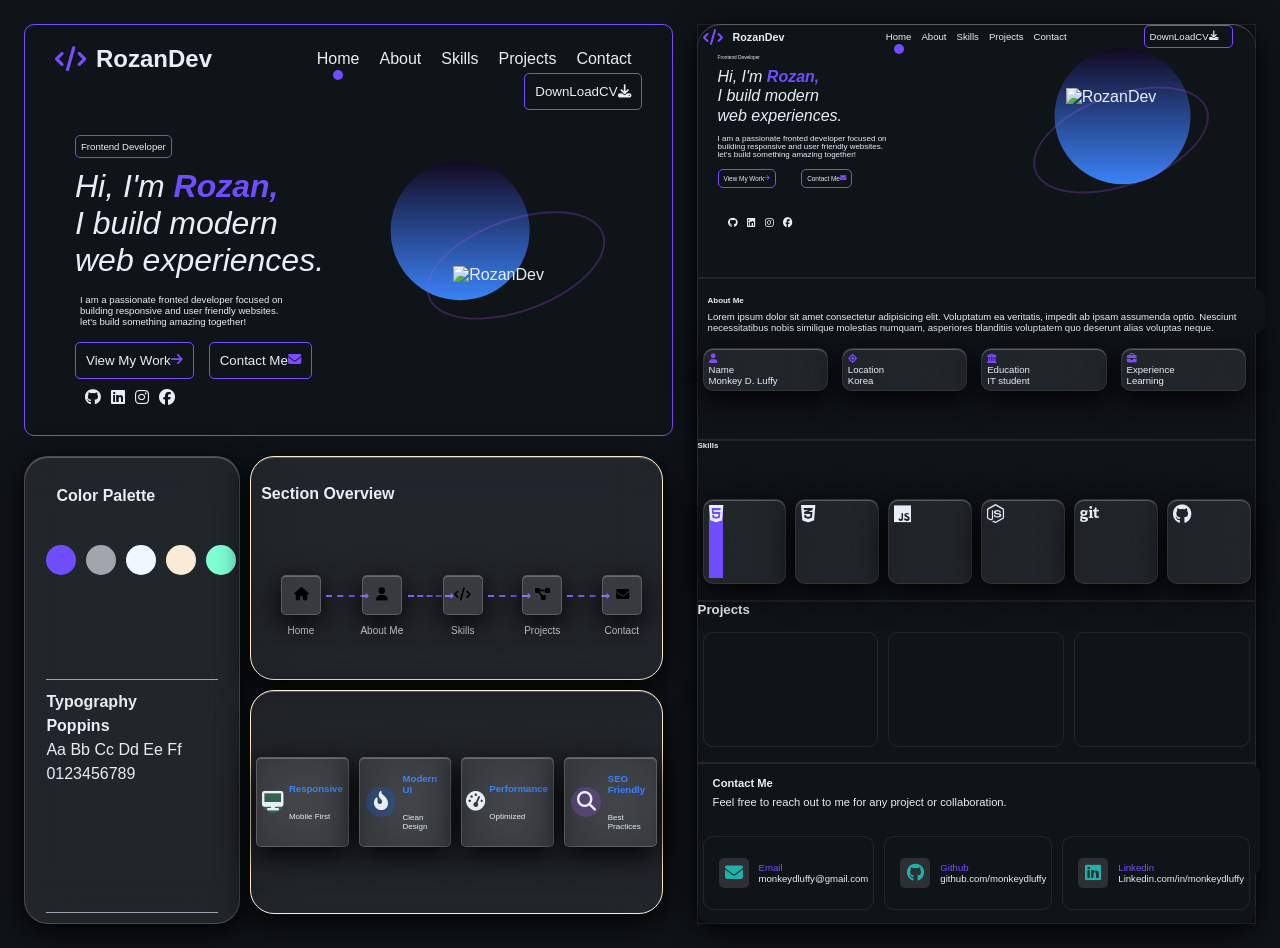
==== index.html @ 3fc5dc0a "skill sections in progress" ====
<!doctype html>
<html lang="en">
  <head>
    <meta charset="UTF-8" />
    <meta name="viewport" content="width=device-width, initial-scale=1.0" />
    <link
      rel="stylesheet"
      href="https://cdnjs.cloudflare.com/ajax/libs/font-awesome/6.5.1/css/all.min.css"
    />
    <title>My portfolio</title>
    <style>
      :root {
        --bg: #0f1419;
        --card: #111827;
        --primary: #7c4dff;
        --text: #e8eef7;
        --muted: #7c4dff;
        --glass-bg: rgba(255, 255, 255, 0.08);
        --glass-border: rgba(255, 255, 255, 0.18);
      }
      *,
      *::before,
      *::after {
        margin: 0;
        padding: 0;
        box-sizing: border-box;
      }
      .glass {
        background-color: rgba(255, 255, 255, 0.08); /* to change glass*/
        border: 1px solid rgba(255, 255, 255, 0.18);
        backdrop-filter: blur(24px);
        -webkit-backdrop-filter: blur(24px);
        box-shadow:
          0 8px 32px 0 rgba(0, 0, 0.12),
          inset 0 1px rgba(255, 255, 255, 0.25);
      }
      .flex-row {
        display: flex;
        flex-direction: row;
      }
      .flex-col {
        display: flex;
        flex-direction: column;
        align-items: flex-start;
        justify-content: center;
      }
      body {
        background-color: var(--bg);
        color: var(--text);
        font-family:
          "apple-system", "Segoe UI", "Roboto", "Oxygen", "Ubuntu", "Cantarell",
          "Fira Sans", "Droid Sans", "Helvetica Neue", sans-serif;
        overflow-x: hidden;
        scroll-behavior: smooth;
        padding: 24px;
      }
      .layout {
        display: grid;
        grid-template-columns: 5fr 3fr;
        gap: 24px;
      }

      main {
        display: flex;
        flex-direction: column;

        width: 100%;
        min-height: 100vh;

        gap: 20px;
      }
      .pofocard {
        display: flex;
        position: relative;
        flex-direction: column;
        width: 100%;
        height: 60%;
        border: #7c4dff solid 1px;
        border-radius: 10px;
        padding: 20px;
        align-items: flex-start;
        margin-left: 0%;
      }

      @media (max-width: 768px) {
        main {
          width: 100%;
          padding: 12px;
          align-items: center;
        }
        .pofocard {
          padding: 16px;
        }
        .portfolionav {
          justify-content: center;
          gap: 12px;
        }
        .title {
          flex-wrap: wrap;
          justify-content: center;
          margin-left: 0;
          margin-right: 0;
        }
        .cvdownloadbtn {
          width: 100%;
          display: flex;
          justify-content: center;
          margin: 0;
        }
      }

      .portfolionav {
        display: flex;
        flex-direction: row;
        position: relative;
        height: auto;
        width: 100%;
        justify-content: space-between;
        align-items: center;
        flex-wrap: wrap;
      }
      .header > i {
        margin-right: 10px;
        margin-left: 10px;
        font-size: 25px;
      }
      .header {
        display: flex;
        justify-content: flex-start;
        align-items: center;
        flex-direction: row;
      }
      .title {
        display: flex;
        justify-content: space-between;

        margin-left: 50px;
        margin-right: 10px;
      }
      .title > a {
        position: relative;
        margin-right: 10px;
        margin-left: 10px;
        text-decoration: none;
        color: var(--text);
        transition: 0.3s;
      }
      @media (max-width: 768px) {
        .title > a {
          display: flex;
          position: relative;
          margin-left: 0;
          flex-wrap: wrap;
        }
      }

      .title > a:hover {
        color: var(--muted);
      }
      .aa::after {
        background-color: #704dff;
        width: 10px;
        height: 10px;
        border-radius: 50%;
        content: "";
        position: absolute;
        bottom: -12px;
        left: 50%;
        transform: translateX(-50%);
        transition: 0.3s;
      }
      @media (max-width: 768px) {
        .aa::after {
          background-color: #704dff;
          width: 5px;
          height: 5px;
          border-radius: 50%;
          content: "";
          position: absolute;
          bottom: -5px;
          left: 50%;
          transform: translateX(-50%);
          transition: 0.3s;
        }
      }

      .cvdownloadbtn {
        margin-left: auto;
        margin-right: 10px;
      }
      .cvdownloadbtn button {
        position: relative;
        display: flex;
        justify-content: center;
        align-items: center;
        border: solid 1px #7c4dff;
        border-radius: 5px;
        padding: 10px;
        background-color: transparent;
        color: var(--text);
        transition: 0.3s;
      }
      @media (max-width: 768px) {
        .cvdownloadbtn button {
          display: flex;
          position: relative;
          margin-left: 0;
          object-fit: cover;

          font-size: 0.5rem;
          width: 70px;
          height: 30px;
        }
      }
      .cvdownloadbtn button:hover {
        background-color: #704dff;
        cursor: pointer;

        transform: translateY(-5px);
        box-shadow: 0 10px 20px rgba(0, 0, 0, 0.25);
      }
      .card-articles {
        display: flex;
        flex-direction: row;
        justify-content: space-between;
        height: auto;
        margin-top: 25px;
        width: 100%;
      }
      .cardinfo {
        display: flex;
        flex-direction: column;
        align-items: flex-start;
        margin-left: 30px;
        margin-right: 10px;
        flex: 1;
      }
      .cardinfo > p {
        border: 1px solid #704dff;
        border-radius: 5px;
        font-size: 0.6rem;
        padding: 5px;
        margin-bottom: 10px;
      }
      .cardinfo > em {
        font-size: 2rem;
        margin-bottom: 10px;
      }
      @media (max-width: 768px) {
        .cardinfo > p {
          display: flex;
          flex-direction: column;
          margin-bottom: 5px;
          flex-wrap: wrap;
          font-size: 0.4rem;
        }
      }
      @media (max-width: 768px) {
        .cardinfo > em {
          display: flex;
          flex-direction: column;
          margin-bottom: 5px;
          flex-wrap: wrap;
          font-size: 1rem;
        }
      }

      .notice-me {
        display: flex;
        flex-direction: row;
        justify-content: space-between;
      }
      .notice-me article > button {
        display: flex;
        border: solid 1px #7c4dff;
        border-radius: 5px;
        padding: 10px;
        margin-right: 15px;
        color: var(--text);
        transition: 0.3s;
        background-color: transparent;
      }
      .notice-me article > button:hover {
        background-color: var(--primary);
        cursor: pointer;
        transform: translateX(-15px);
        box-shadow: 0 10px 20px rgba(184, 142, 142, 0.25);
      }
      @media (max-width: 768px) {
        .notice-me article > button {
          display: flex;
          margin-left: 0;
          object-fit: cover;
          font-size: 0.6rem;
          width: 80px;
          height: 40px;
        }
      }
      .social {
        display: flex;
        margin: 10px 10px 10px 10px;
        justify-content: space-between;
      }
      .social > a {
        display: flex;
        justify-content: center;
        align-items: center;
        text-decoration: none;
        margin-right: 10px;
        color: var(--text);
        transition: 0.3s;
      }
      .social > a:hover {
        color: var(--muted);
      }
      .cardimage::before {
        content: "";

        position: absolute;

        width: 49%;

        aspect-ratio: 1;

        border-radius: 50%;

        background: linear-gradient(#130a22, #3b82f6);

        left: 50%;

        top: 50%;

        transform: translate(-86%, -82%);

        z-index: 1;
      }
      .cardimage {
        display: flex;
        position: relative;
        align-items: center;
        justify-content: center;

        flex: 1;
      }
      .cardimage img {
        width: 40%;

        max-width: 420px;

        object-fit: cover;
        z-index: 3;
      }
      .orbit {
        position: absolute;

        width: min(66%, 600px);

        aspect-ratio: 2 / 1;

        border: 2px solid rgba(168, 85, 247, 0.25);

        border-radius: 50%;

        top: 55%;

        left: 52%;

        transform: translate(-50%, -75%) rotate(-20deg);

        z-index: 2;
      }

      .overview {
        display: grid;
        grid-template-columns: 1fr 2fr;
        width: 100%;
        height: 100%;
      }
      .designConcept {
        display: flex;

        flex-direction: column;
        justify-content: center;
        align-items: center;

        border-radius: 24px;
      }
      .designConcept > article {
        display: flex;
        flex: 1;
        flex-direction: column;

        border-bottom: 1px solid #a1a6ad;
        width: 80%;
      }
      .colorConcept h4 {
        display: flex;
        align-self: flex-start;
        padding: 10px;
        margin-top: 20px;
      }
      .colorConcept {
        display: flex;
        flex-direction: column;
      }
      .colorPalette {
        display: flex;
        flex-direction: row;
        align-self: flex-start;
      }
      .colorPalette > div {
        display: flex;
        width: 30px;
        height: 30px;
        margin-right: 10px;
        border-radius: 50%;
        margin-top: 30px;
      }
      .color1 {
        background-color: #704dff;
      }
      .color2 {
        background-color: #a1a6ad;
      }
      .color3 {
        background-color: aliceblue;
      }
      .color4 {
        background-color: antiquewhite;
      }
      .color5 {
        background-color: aquamarine;
      }
      .typoconcept {
        display: flex;
        border-bottom: 1px solid #a1a6ad;
        text-align: left;
        width: 80%;
        line-height: 1.5rem;
        margin-top: 10px;
        margin-bottom: 10px;
      }

      .sectionOverview {
        display: flex;
        flex-direction: column;
        background-color: transparent;
        gap: 10px;
        height: 100%;
        padding: 10px;
      }
      .myservices {
        display: grid;
        grid-template-columns: 1fr 1fr 1fr 1fr;
        border: 1px solid blanchedalmond;
        height: 100%;
        align-items: center;
        padding-left: 10px;

        border-radius: 24px;
        gap: 10px;
      }
      .service-card {
        display: flex;
        align-items: center;
        min-height: 90px;
        padding: 5px;
        border-radius: 5px;
      }
      .myservices > section {
        flex-direction: row;
        justify-content: center;
        width: 100%;
        height: 40%;

        margin: -5px;
      }
      .myservices > section > article {
        display: flex;
        position: relative;
        flex: 1;
        margin: 0px;
      }

      .service-card article:first-child {
        position: relative;
        display: flex;
        justify-content: center;
        align-items: center;
        font-size: 1.2rem;
        margin-left: -5px;
        z-index: 3;
      }

      .service-card article:first-child::before {
        content: "";
        position: absolute;

        width: 70%;
        aspect-ratio: 1;

        border-radius: 50%;

        background: var(--glow);

        transform: translate(0, 0);

        z-index: -1;
      }
      .responsive {
        --glow: rgba(34, 197, 94, 0.25);
      }

      .modern-ui {
        --glow: rgba(17, 100, 233, 0.25);
      }

      .performance {
        --glow: rgba(55, 35, 20, 0.25);
      }

      .seo-friendly {
        --glow: rgba(168, 85, 247, 0.25);
      }

      .servicesDescription {
        display: flex;
        width: 100%;
        flex-direction: column;

        align-self: center;
        padding: 0;
        margin: 0;
      }

      .servicesDescription > h5 {
        color: #3b82f6;
        font-size: 0.6rem;
        margin: 0px;
      }
      .servicesDescription p {
        font-size: 0.5rem;
        margin: 0px;
      }

      .UIsections {
        display: grid;
        grid-template-rows: 2fr 4fr;

        border: 1px solid blanchedalmond;
        height: 100%;
        align-items: center;
        padding-left: 10px;

        border-radius: 24px;
        margin-top: -10px;
      }
      .overviewUiBtn {
        display: flex;
        flex-direction: row;
        justify-content: space-around;
        align-items: center;
        height: 70%;
      }
      .overviewUiBtn > div {
        display: flex;
        flex-direction: column;
        justify-content: center;
        align-items: center;
        font-size: x-small;
      }
      .overviewUiBtn > div > button {
        display: flex;

        border-radius: 5px;
        justify-content: center;
        align-items: center;
        width: 40px;
        height: 40px;
        margin-bottom: 10px;
      }
      .overviewUiBtn > div {
        position: relative;
      }

      .overviewUiBtn > div:not(:last-child)::after {
        content: "";
        position: absolute;

        width: 100%;
        border-top: 2px dashed #8b5cf6;

        top: 20px;
        left: 112%;
      }
      .overviewUiBtn > div:not(:last-child)::before {
        content: "➜";
        position: absolute;

        left: calc(100% + 100%);
        top: 15px;

        color: #8b5cf6;
      }

      .sub-content {
        display: grid;
        position: relative;
        flex-direction: column;
        border-radius: 24px;
        height: 100vh;
        width: 100%;
        margin-right: 60%;
        margin-top: 0%;
        grid-template-rows: 3fr 2fr 2fr 2fr 2fr;
        box-shadow:
          0 8px 32px 0 rgba(0, 0, 0.12),
          inset 0 1px rgba(255, 255, 255, 0.25);
      }
      .sub-content > div {
        border: 1px solid rgba(255, 255, 255, 0.08);
        background-color: transparent;
      }
      .hero-preview {
        display: flex;
        flex-direction: column;
        justify-content: center;
        align-items: center;
        width: 100%;
        background-color: black;
      }
      .hero-preview-nav {
        display: grid;
        grid-template-columns: 1fr 3fr 1fr;
        justify-content: center;
        align-items: center;
        width: 100%;
        flex: 2;
        background-color: transparent;
      }
      .preview-header {
        display: flex;
        flex-direction: row;
        align-items: center;
        gap: 10px;
        margin-left: 5px;
      }
      .hero-preview-content {
        display: grid;
        grid-template-columns: 1fr 1fr;
        justify-content: center;
        align-items: center;
        width: 100%;
        flex: 8;
        background-color: transparent;
      }

      .preview-tab {
        display: flex;
        flex-direction: row;
        position: relative;
        justify-content: center;
        gap: 10px;
        font-size: 0.6rem;
      }
      .preview-tab a {
        text-decoration: none;
        position: relative;
        color: var(--text);
        transition: 0.3s;
      }
      .preview-tab > a:hover {
        color: var(--muted);
      }
      .preview-btn > button {
        display: flex;
        border: solid 1px #7c4dff;
        border-radius: 5px;
        padding: 5px;
        color: var(--text);
        transition: 0.3s;
        background-color: transparent;
        font-size: 0.6rem;

        width: 80%;
        height: 20%;
      }
      .preview-btn > button:hover {
        color: var(--muted);
        transform: translateY(-5px);
        box-shadow: 0 10px 20px rgba(0, 0, 0, 0.25);
      }
      .preview-sub {
        display: flex;
        flex-direction: column;
        align-items: flex-start;
        justify-content: flex-start;
        margin: 20px;
        width: 100%;
        height: 100%;
      }
      .notice-me-preview {
        display: grid;
        grid-template-columns: 1fr 1fr;
        gap: 10px;
        margin-top: 10px;
        margin-bottom: 10px;
      }
      .notice-me-preview > article > button {
        display: flex;
        border: solid 1px #7c4dff;
        border-radius: 5px;
        padding: 5px;
        margin-right: 15px;
        color: var(--text);
        transition: 0.3s;
        background-color: transparent;
        font-size: 0.4rem;
      }
      .notice-me-preview > article > button:hover {
        color: var(--muted);
        transform: translateY(-1px);
        box-shadow: 0 10px 20px rgba(0, 0, 0, 0.2);
        cursor: pointer;
      }
      .hero-image {
        display: flex;
        position: relative;
        align-items: center;
        justify-content: center;
      }
      .hero-image img {
        position: absolute;
        width: 100px;
        height: 150px;
        aspect-ratio: 1;
        object-fit: cover;
        z-index: 3;
      }
      .hero-image::before {
        content: "";

        position: absolute;

        width: 49%;

        aspect-ratio: 1;

        border-radius: 50%;

        background: linear-gradient(#130a22, #3b82f6);

        left: 50%;

        top: 50%;

        transform: translate(-45%, -84%);

        z-index: 1;
      }

      .previewcard-top {
        justify-content: center;
        align-items: center;
        width: 100%;
        flex: 1;
        background: var(--bg);
        border-radius: 10px;
        font-size: 0.6rem;
      }
      .about-preview .previewcard-top {
        display: grid;
        grid-template-rows: 1fr 1fr;
        margin: 10px;
      }
      .skill-preview {
        display: grid;
        grid-template-rows: 1fr 2fr;
        width: 100%;
        height: 100%;
      }

      .previewcard-bottom {
        width: 100%;

        background: var(--bg);
        border-radius: 10px;
      }
      .about-preview .previewcard-bottom {
        display: grid;
        grid-template-columns: 1fr 1fr 1fr 1fr;
        justify-items: start;
        font-size: 0.6rem;
      }
      .skill-preview .previewcard-bottom {
        display: grid;
        grid-template-columns: 1fr 1fr 1fr 1fr 1fr 1fr;
        width: 100%;
        height: 100%;
        font-size: 1.2rem;
      }
      .minicard {
        display: flex;
        border: 1px solid rgba(255, 255, 255, 0.08);
        border-radius: 10px;
        width: 90%;
        height: 80%;

        margin: 5px;
        padding: 5px;
      }
      .contact-preview .minicard {
        align-items: center;
        font-size: 0.6rem;
      }

      .project-preview .previewcard-top {
        display: flex;
        flex-direction: row;
        align-items: center;
        flex: 1;
        border: #130a22;
      }
      .project-preview .previewcard-bottom {
        display: flex;
        flex-direction: row;
        align-items: center;
        flex: 4;
      }

      .contact-preview {
        justify-content: center;
        height: 100%;
        width: 100%;
      }
      .contact-preview .previewcard-top {
        display: flex;
        flex-direction: column;
        align-items: flex-start;
        justify-content: flex-start;
        width: 100%;
        height: 100%;
        padding: 10px;
        margin-left: 5px;
        font-size: 0.7rem;
        line-height: 1.2rem;
        flex: 1;
      }
      .contact-preview .previewcard-bottom {
        display: flex;
        flex-direction: row;
        align-items: flex-start;
        justify-content: flex-start;
        width: 100%;
        height: 100%;
        flex: 1;
        margin-top: -45px;
      }

      .contact-preview .minicard > i {
        display: flex;
        padding: 10px;
        font-size: large;
        background-color: #2d2f34;
        aspect-ratio: 1;
        align-items: center;
        justify-content: center;
        border-radius: 5px;
        width: 30px;
        height: 30px;
        margin: 10px;
        color: lightseagreen;
      }
    </style>
  </head>

  <body>
    <div class="layout">
      <main>
        <div class="pofocard">
          <nav class="portfolionav">
            <div class="header">
              <i class="fas fa-code" style="color: var(--primary)"></i>
              <h1>RozanDev</h1>
            </div>
            <div class="title">
              <a href="#" class="aa">Home</a>
              <a href="#">About</a>
              <a href="#">Skills</a>
              <a href="#">Projects</a>
              <a href="#">Contact</a>
            </div>
            <div class="cvdownloadbtn">
              <button>
                <p>DownLoadCV</p>
                <i class="fas fa-download"></i>
              </button>
            </div>
          </nav>
          <section class="card-articles">
            <div class="cardinfo">
              <p>Frontend Developer</p>

              <em
                >Hi, I'm <strong style="color: #704dff">Rozan,</strong><br />I
                build modern <br />web experiences.</em
              >
              <p style="border: 0">
                I am a passionate fronted developer focused on <br />
                building responsive and user friendly websites.
                <br />let's build something amazing together!
              </p>

              <section class="notice-me">
                <article>
                  <button>
                    View My Work<i
                      class="fas fa-arrow-right"
                      style="color: var(--primary)"
                    ></i>
                  </button>
                </article>
                <article>
                  <button>
                    Contact Me<i
                      class="fas fa-envelope"
                      style="color: var(--primary)"
                    ></i>
                  </button>
                </article>
              </section>
              <div class="social">
                <a href="#"><i class="fab fa-github"></i></a>
                <a href="#"><i class="fab fa-linkedin"></i></a>
                <a href="#"><i class="fab fa-instagram"></i></a>
                <a href="#"><i class="fab fa-facebook"></i></a>
              </div>
            </div>
            <div class="cardimage">
              <div class="orbit"></div>
              <img src="images/hero.png" alt="RozanDev" />
            </div>
          </section>
        </div>
        <div class="overview">
          <section class="designConcept glass">
            <article class="colorConcept">
              <h4>Color Palette</h4>
              <div class="colorPalette">
                <div class="color1"></div>
                <div class="color2"></div>
                <div class="color3"></div>
                <div class="color4"></div>
                <div class="color5"></div>
              </div>
            </article>
            <article class="typoconcept">
              <h4>Typography</h4>
              <b>Poppins</b>
              <p>Aa Bb Cc Dd Ee Ff</p>
              <p>0123456789</p>
            </article>
          </section>
          <section class="sectionOverview">
            <div class="UIsections glass">
              <h4>Section Overview</h4>
              <article class="overviewUiBtn">
                <div>
                  <button class="glass"><i class="fas fa-home"></i></button
                  ><span>Home</span>
                </div>

                <div>
                  <button class="glass"><i class="fas fa-user"></i></button
                  ><span>About Me</span>
                </div>

                <div>
                  <button class="glass"><i class="fas fa-code"></i></button
                  ><span>Skills</span>
                </div>

                <div>
                  <button class="glass">
                    <i class="fas fa-project-diagram"></i></button
                  ><span>Projects</span>
                </div>

                <div>
                  <button class="glass"><i class="fas fa-envelope"></i></button
                  ><span>Contact</span>
                </div>
              </article>
            </div>
            <div class="myservices glass">
              <section class="responsive service-card glass">
                <article><i class="fas fa-desktop-alt"></i></article>
                <article class="servicesDescription">
                  <h5>Responsive</h5>
                  <br />
                  <p>Mobile First</p>
                </article>
              </section>
              <section class="modern-ui service-card glass">
                <article><i class="fas fa-fire-alt"></i></article>
                <article class="servicesDescription">
                  <h5>Modern UI</h5>
                  <br />
                  <p>Clean Design</p>
                </article>
              </section>
              <section class="performance service-card glass">
                <article><i class="fas fa-tachometer-alt"></i></article>
                <article class="servicesDescription">
                  <h5>Performance</h5>
                  <br />
                  <p>Optimized</p>
                </article>
              </section>
              <section class="seo-friendly service-card glass">
                <article><i class="fas fa-search"></i></article>
                <article class="servicesDescription">
                  <h5>SEO Friendly</h5>
                  <br />
                  <p>Best Practices</p>
                </article>
              </section>
            </div>
          </section>
        </div>
      </main>
      <aside class="sub-content">
        <div class="hero-preview">
          <section class="hero-preview-nav">
            <article class="preview-header">
              <i class="fas fa-code" style="color: var(--primary)"></i>
              <h6>RozanDev</h6>
            </article>
            <article class="preview-tab">
              <a href="#" class="aa">Home</a>
              <a href="#">About</a>
              <a href="#">Skills</a>
              <a href="#">Projects</a>
              <a href="#">Contact</a>
            </article>
            <article class="preview-btn">
              <button>
                <p>DownLoadCV</p>
                <i class="fas fa-download"></i>
              </button>
            </article>
          </section>
          <div class="hero-preview-content">
            <div class="preview-sub" style="line-height: 1.2em">
              <p style="font-size: 0.3rem">Frontend Developer</p>
              <em
                >Hi, I'm <strong style="color: #704dff">Rozan,</strong><br />I
                build modern <br />web experiences.</em
              >
              <p style="font-size: 0.5rem; line-height: 1em; margin-top: 10px">
                I am a passionate fronted developer focused on <br />
                building responsive and user friendly websites.
                <br />let's build something amazing together!
              </p>

              <section class="notice-me-preview">
                <article>
                  <button>
                    View My Work<i
                      class="fas fa-arrow-right"
                      style="color: var(--primary)"
                    ></i>
                  </button>
                </article>
                <article>
                  <button>
                    Contact Me<i
                      class="fas fa-envelope"
                      style="color: var(--primary)"
                    ></i>
                  </button>
                </article>
              </section>
              <div class="social" style="font-size: 0.6rem; margin-top: 20px">
                <a href="#"><i class="fab fa-github"></i></a>
                <a href="#"><i class="fab fa-linkedin"></i></a>
                <a href="#"><i class="fab fa-instagram"></i></a>
                <a href="#"><i class="fab fa-facebook"></i></a>
              </div>
            </div>
            <div class="hero-image">
              <div class="orbit"></div>
              <img src="images/hero.png" alt="RozanDev" />
            </div>
          </div>
        </div>
        <div class="about-preview">
          <section class="previewcard-top">
            <article><h5>About Me</h5></article>
            <article>
              <p>
                Lorem ipsum dolor sit amet consectetur adipisicing elit.
                Voluptatum ea veritatis, impedit ab ipsam assumenda optio.
                Nesciunt necessitatibus nobis similique molestias numquam,
                asperiores blanditiis voluptatem quo deserunt alias voluptas
                neque.
              </p>
            </article>
          </section>
          <section class="previewcard-bottom">
            <article class="minicard glass flex-col">
              <i class="fas fa-user" style="color: var(--muted)"></i>
              <p>Name</p>
              <p>Monkey D. Luffy</p>
            </article>
            <article class="minicard glass flex-col">
              <i class="fas fa-location" style="color: var(--muted)"></i>
              <p>Location</p>
              <p>Korea</p>
            </article>
            <article class="minicard glass flex-col">
              <i class="fas fa-university" style="color: var(--muted)"></i>
              <p>Education</p>
              <p>IT student</p>
            </article>
            <article class="minicard glass flex-col">
              <i class="fas fa-briefcase" style="color: var(--muted)"></i>
              <p>Experience</p>
              <p>Learning</p>
            </article>
          </section>
        </div>
        <div class="skill-preview">
          <section class="previewcard-top">
            <article><h5>Skills</h5></article>
          </section>
          <section class="previewcard-bottom flex-row">
            <article class="minicard glass">
              <i class="fab fa-html5 color1"></i>
            </article>
            <article class="minicard glass">
              <i class="fab fa-css3-alt"></i>
            </article>
            <article class="minicard glass"><i class="fab fa-js"></i></article>

            <article class="minicard glass">
              <i class="fab fa-node-js"></i>
            </article>
            <article class="minicard glass"><i class="fab fa-git"></i></article>
            <article class="minicard glass">
              <i class="fab fa-github"></i>
            </article>
          </section>
        </div>
        <div class="project-preview flex-col">
          <section class="previewcardtop">
            <article><h5>Projects</h5></article>
          </section>
          <section class="previewcard-bottom flex-row">
            <article class="minicard"></article>
            <article class="minicard"></article>
            <article class="minicard"></article>
          </section>
        </div>
        <div class="contact-preview flex-col">
          <section class="previewcard-top">
            <article><h4>Contact Me</h4></article>
            <article>
              <p>
                Feel free to reach out to me for any project or collaboration.
              </p>
            </article>
          </section>
          <section class="previewcard-bottom">
            <article class="minicard flex-row">
              <i class="fas fa-envelope"></i>
              <div class="flex-col">
                <p style="color: #7c4dff">Email</p>
                <p>monkeydluffy@gmail.com</p>
              </div>
            </article>
            <article class="minicard flex-row">
              <i class="fab fa-github"></i>
              <div class="flex-col">
                <p style="color: #7c4dff">Github</p>
                <p>github.com/monkeydluffy</p>
              </div>
            </article>
            <article class="minicard flex-row">
              <i class="fab fa-linkedin"></i>
              <div class="flex-col">
                <p style="color: #7c4dff">Linkedin</p>
                <p>Linkedin.com/in/monkeydluffy</p>
              </div>
            </article>
          </section>
        </div>
      </aside>
    </div>
  </body>
</html>
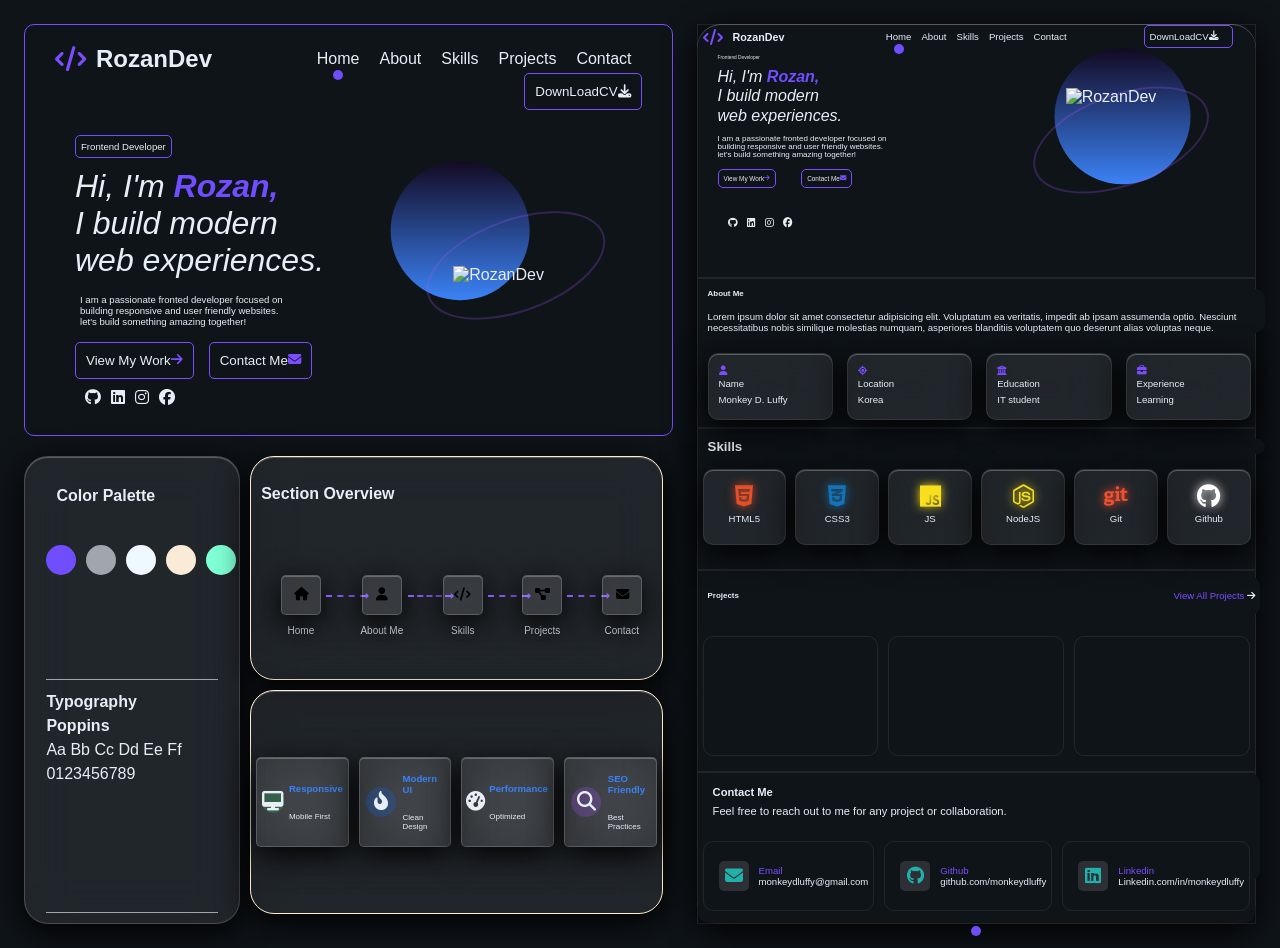
==== commit 06b4ee42: "project section started" ====
--- a/index.html
+++ b/index.html
@@ -612,7 +612,7 @@
         width: 100%;
         margin-right: 60%;
         margin-top: 0%;
-        grid-template-rows: 3fr 2fr 2fr 2fr 2fr;
+        grid-template-rows: 3fr 2fr 2fr 4fr 3fr;
         box-shadow:
           0 8px 32px 0 rgba(0, 0, 0.12),
           inset 0 1px rgba(255, 255, 255, 0.25);
@@ -760,8 +760,6 @@
       }
 
       .previewcard-top {
-        justify-content: center;
-        align-items: center;
         width: 100%;
         flex: 1;
         background: var(--bg);
@@ -775,9 +773,13 @@
       }
       .skill-preview {
         display: grid;
-        grid-template-rows: 1fr 2fr;
+        grid-template-rows: 1fr 3fr;
         width: 100%;
         height: 100%;
+      }
+      .skill-preview .previewcard-top {
+        margin: 10px;
+        font-size: 1rem;
       }
 
       .previewcard-bottom {
@@ -789,14 +791,13 @@
       .about-preview .previewcard-bottom {
         display: grid;
         grid-template-columns: 1fr 1fr 1fr 1fr;
-        justify-items: start;
         font-size: 0.6rem;
       }
       .skill-preview .previewcard-bottom {
         display: grid;
         grid-template-columns: 1fr 1fr 1fr 1fr 1fr 1fr;
         width: 100%;
-        height: 100%;
+        height: 90%;
         font-size: 1.2rem;
       }
       .minicard {
@@ -805,37 +806,90 @@
         border-radius: 10px;
         width: 90%;
         height: 80%;
-
         margin: 5px;
         padding: 5px;
+        align-items: center;
+      }
+      .about-preview .minicard {
+        align-items: flex-start;
+        padding: 10px;
+        margin: 10px;
+        line-height: 1rem;
       }
       .contact-preview .minicard {
-        align-items: center;
         font-size: 0.6rem;
       }
+      .skill-preview .minicard {
+        justify-content: center;
+        flex-direction: column;
+        font-size: 1.5rem;
+      }
+      .skill-preview .minicard > p {
+        font-size: 0.6rem;
+        padding: 5px;
+      }
+      .html {
+        color: #e34f26;
+        text-shadow: 0 0 10px #e34f26;
+      }
+
+      .css {
+        color: #1572b6;
+        text-shadow: 0 0 10px #1572b6;
+      }
+
+      .js {
+        color: #f7df1e;
+        text-shadow: 0 0 10px #f7df1e;
+      }
+      .nodejs {
+        color: #f7df1e;
+        text-shadow: 0 0 10px #f7df1e;
+      }
+
+      .git {
+        color: #f05032;
+        text-shadow: 0 0 10px #f05032;
+      }
+
+      .github {
+        color: #ffffff;
+        text-shadow: 0 0 10px #ffffff;
+      }
+      .project-preview {
+        width: 100%;
+        height: 100%;
+      }
 
       .project-preview .previewcard-top {
-        display: flex;
-        flex-direction: row;
-        align-items: center;
         flex: 1;
         border: #130a22;
+        align-items: center;
+        padding: 5px;
+        margin: 5px;
       }
       .project-preview .previewcard-bottom {
         display: flex;
         flex-direction: row;
         align-items: center;
-        flex: 4;
-      }
-
+        flex: 5;
+        margin-top: 0px;
+      }
+      .project-preview h5 {
+        justify-content: flex-start;
+        flex: 1;
+      }
+      .project-preview .viewall-right {
+        flex: 1;
+        margin-right: auto;
+        text-align: end;
+      }
       .contact-preview {
         justify-content: center;
         height: 100%;
         width: 100%;
       }
       .contact-preview .previewcard-top {
-        display: flex;
-        flex-direction: column;
         align-items: flex-start;
         justify-content: flex-start;
         width: 100%;
@@ -1136,25 +1190,47 @@
           </section>
           <section class="previewcard-bottom flex-row">
             <article class="minicard glass">
-              <i class="fab fa-html5 color1"></i>
+              <i class="fab fa-html5 html"></i>
+              <p>HTML5</p>
             </article>
             <article class="minicard glass">
-              <i class="fab fa-css3-alt"></i>
-            </article>
-            <article class="minicard glass"><i class="fab fa-js"></i></article>
-
+              <i class="fab fa-css3-alt css"></i>
+              <p>CSS3</p>
+            </article>
             <article class="minicard glass">
-              <i class="fab fa-node-js"></i>
-            </article>
-            <article class="minicard glass"><i class="fab fa-git"></i></article>
+              <i class="fab fa-js js"></i>
+              <p>JS</p>
+            </article>
+
             <article class="minicard glass">
-              <i class="fab fa-github"></i>
+              <i class="fab fa-node-js nodejs"></i>
+              <p>NodeJS</p>
+            </article>
+            <article class="minicard glass">
+              <i class="fab fa-git git"></i>
+              <p>Git</p>
+            </article>
+            <article class="minicard glass">
+              <i class="fab fa-github github"></i>
+              <p>Github</p>
             </article>
           </section>
         </div>
         <div class="project-preview flex-col">
-          <section class="previewcardtop">
-            <article><h5>Projects</h5></article>
+          <section class="previewcard-top flex-row">
+            <h5>Projects</h5>
+            <article class="viewall-right">
+              <a
+                href="#"
+                class="aa"
+                style="
+                  color: var(--muted);
+                  text-decoration: none;
+                  text-align: justify-right;
+                "
+                >View All Projects </a
+              ><i class="fas fa-arrow-right"></i>
+            </article>
           </section>
           <section class="previewcard-bottom flex-row">
             <article class="minicard"></article>
@@ -1163,7 +1239,7 @@
           </section>
         </div>
         <div class="contact-preview flex-col">
-          <section class="previewcard-top">
+          <section class="previewcard-top flex-col">
             <article><h4>Contact Me</h4></article>
             <article>
               <p>
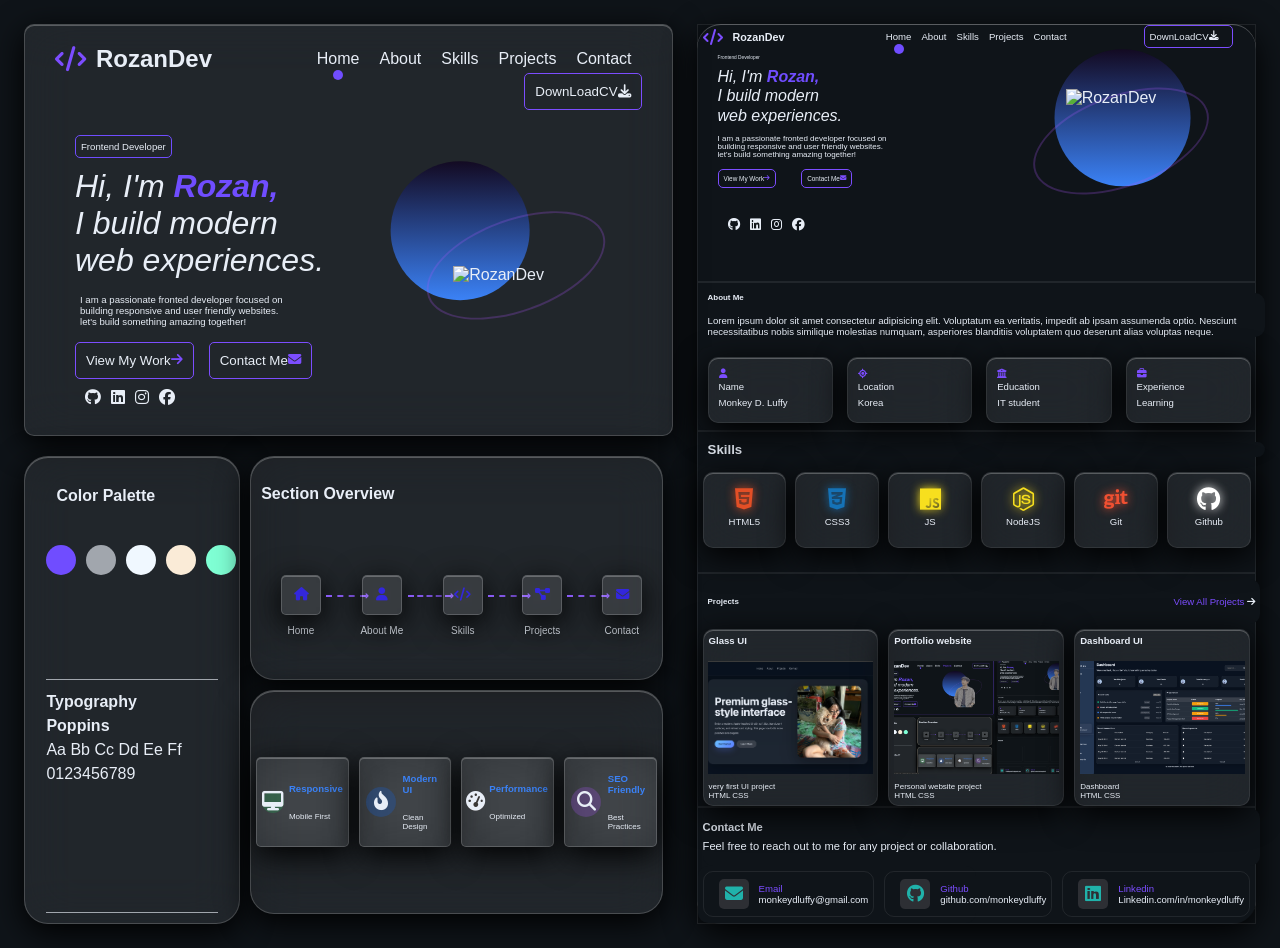
==== commit eef2bb5f: "version 1.0 complete" ====
--- a/index.html
+++ b/index.html
@@ -7,931 +7,14 @@
       rel="stylesheet"
       href="https://cdnjs.cloudflare.com/ajax/libs/font-awesome/6.5.1/css/all.min.css"
     />
+    <link rel="stylesheet" href="styles.css" />
     <title>My portfolio</title>
-    <style>
-      :root {
-        --bg: #0f1419;
-        --card: #111827;
-        --primary: #7c4dff;
-        --text: #e8eef7;
-        --muted: #7c4dff;
-        --glass-bg: rgba(255, 255, 255, 0.08);
-        --glass-border: rgba(255, 255, 255, 0.18);
-      }
-      *,
-      *::before,
-      *::after {
-        margin: 0;
-        padding: 0;
-        box-sizing: border-box;
-      }
-      .glass {
-        background-color: rgba(255, 255, 255, 0.08); /* to change glass*/
-        border: 1px solid rgba(255, 255, 255, 0.18);
-        backdrop-filter: blur(24px);
-        -webkit-backdrop-filter: blur(24px);
-        box-shadow:
-          0 8px 32px 0 rgba(0, 0, 0.12),
-          inset 0 1px rgba(255, 255, 255, 0.25);
-      }
-      .flex-row {
-        display: flex;
-        flex-direction: row;
-      }
-      .flex-col {
-        display: flex;
-        flex-direction: column;
-        align-items: flex-start;
-        justify-content: center;
-      }
-      body {
-        background-color: var(--bg);
-        color: var(--text);
-        font-family:
-          "apple-system", "Segoe UI", "Roboto", "Oxygen", "Ubuntu", "Cantarell",
-          "Fira Sans", "Droid Sans", "Helvetica Neue", sans-serif;
-        overflow-x: hidden;
-        scroll-behavior: smooth;
-        padding: 24px;
-      }
-      .layout {
-        display: grid;
-        grid-template-columns: 5fr 3fr;
-        gap: 24px;
-      }
-
-      main {
-        display: flex;
-        flex-direction: column;
-
-        width: 100%;
-        min-height: 100vh;
-
-        gap: 20px;
-      }
-      .pofocard {
-        display: flex;
-        position: relative;
-        flex-direction: column;
-        width: 100%;
-        height: 60%;
-        border: #7c4dff solid 1px;
-        border-radius: 10px;
-        padding: 20px;
-        align-items: flex-start;
-        margin-left: 0%;
-      }
-
-      @media (max-width: 768px) {
-        main {
-          width: 100%;
-          padding: 12px;
-          align-items: center;
-        }
-        .pofocard {
-          padding: 16px;
-        }
-        .portfolionav {
-          justify-content: center;
-          gap: 12px;
-        }
-        .title {
-          flex-wrap: wrap;
-          justify-content: center;
-          margin-left: 0;
-          margin-right: 0;
-        }
-        .cvdownloadbtn {
-          width: 100%;
-          display: flex;
-          justify-content: center;
-          margin: 0;
-        }
-      }
-
-      .portfolionav {
-        display: flex;
-        flex-direction: row;
-        position: relative;
-        height: auto;
-        width: 100%;
-        justify-content: space-between;
-        align-items: center;
-        flex-wrap: wrap;
-      }
-      .header > i {
-        margin-right: 10px;
-        margin-left: 10px;
-        font-size: 25px;
-      }
-      .header {
-        display: flex;
-        justify-content: flex-start;
-        align-items: center;
-        flex-direction: row;
-      }
-      .title {
-        display: flex;
-        justify-content: space-between;
-
-        margin-left: 50px;
-        margin-right: 10px;
-      }
-      .title > a {
-        position: relative;
-        margin-right: 10px;
-        margin-left: 10px;
-        text-decoration: none;
-        color: var(--text);
-        transition: 0.3s;
-      }
-      @media (max-width: 768px) {
-        .title > a {
-          display: flex;
-          position: relative;
-          margin-left: 0;
-          flex-wrap: wrap;
-        }
-      }
-
-      .title > a:hover {
-        color: var(--muted);
-      }
-      .aa::after {
-        background-color: #704dff;
-        width: 10px;
-        height: 10px;
-        border-radius: 50%;
-        content: "";
-        position: absolute;
-        bottom: -12px;
-        left: 50%;
-        transform: translateX(-50%);
-        transition: 0.3s;
-      }
-      @media (max-width: 768px) {
-        .aa::after {
-          background-color: #704dff;
-          width: 5px;
-          height: 5px;
-          border-radius: 50%;
-          content: "";
-          position: absolute;
-          bottom: -5px;
-          left: 50%;
-          transform: translateX(-50%);
-          transition: 0.3s;
-        }
-      }
-
-      .cvdownloadbtn {
-        margin-left: auto;
-        margin-right: 10px;
-      }
-      .cvdownloadbtn button {
-        position: relative;
-        display: flex;
-        justify-content: center;
-        align-items: center;
-        border: solid 1px #7c4dff;
-        border-radius: 5px;
-        padding: 10px;
-        background-color: transparent;
-        color: var(--text);
-        transition: 0.3s;
-      }
-      @media (max-width: 768px) {
-        .cvdownloadbtn button {
-          display: flex;
-          position: relative;
-          margin-left: 0;
-          object-fit: cover;
-
-          font-size: 0.5rem;
-          width: 70px;
-          height: 30px;
-        }
-      }
-      .cvdownloadbtn button:hover {
-        background-color: #704dff;
-        cursor: pointer;
-
-        transform: translateY(-5px);
-        box-shadow: 0 10px 20px rgba(0, 0, 0, 0.25);
-      }
-      .card-articles {
-        display: flex;
-        flex-direction: row;
-        justify-content: space-between;
-        height: auto;
-        margin-top: 25px;
-        width: 100%;
-      }
-      .cardinfo {
-        display: flex;
-        flex-direction: column;
-        align-items: flex-start;
-        margin-left: 30px;
-        margin-right: 10px;
-        flex: 1;
-      }
-      .cardinfo > p {
-        border: 1px solid #704dff;
-        border-radius: 5px;
-        font-size: 0.6rem;
-        padding: 5px;
-        margin-bottom: 10px;
-      }
-      .cardinfo > em {
-        font-size: 2rem;
-        margin-bottom: 10px;
-      }
-      @media (max-width: 768px) {
-        .cardinfo > p {
-          display: flex;
-          flex-direction: column;
-          margin-bottom: 5px;
-          flex-wrap: wrap;
-          font-size: 0.4rem;
-        }
-      }
-      @media (max-width: 768px) {
-        .cardinfo > em {
-          display: flex;
-          flex-direction: column;
-          margin-bottom: 5px;
-          flex-wrap: wrap;
-          font-size: 1rem;
-        }
-      }
-
-      .notice-me {
-        display: flex;
-        flex-direction: row;
-        justify-content: space-between;
-      }
-      .notice-me article > button {
-        display: flex;
-        border: solid 1px #7c4dff;
-        border-radius: 5px;
-        padding: 10px;
-        margin-right: 15px;
-        color: var(--text);
-        transition: 0.3s;
-        background-color: transparent;
-      }
-      .notice-me article > button:hover {
-        background-color: var(--primary);
-        cursor: pointer;
-        transform: translateX(-15px);
-        box-shadow: 0 10px 20px rgba(184, 142, 142, 0.25);
-      }
-      @media (max-width: 768px) {
-        .notice-me article > button {
-          display: flex;
-          margin-left: 0;
-          object-fit: cover;
-          font-size: 0.6rem;
-          width: 80px;
-          height: 40px;
-        }
-      }
-      .social {
-        display: flex;
-        margin: 10px 10px 10px 10px;
-        justify-content: space-between;
-      }
-      .social > a {
-        display: flex;
-        justify-content: center;
-        align-items: center;
-        text-decoration: none;
-        margin-right: 10px;
-        color: var(--text);
-        transition: 0.3s;
-      }
-      .social > a:hover {
-        color: var(--muted);
-      }
-      .cardimage::before {
-        content: "";
-
-        position: absolute;
-
-        width: 49%;
-
-        aspect-ratio: 1;
-
-        border-radius: 50%;
-
-        background: linear-gradient(#130a22, #3b82f6);
-
-        left: 50%;
-
-        top: 50%;
-
-        transform: translate(-86%, -82%);
-
-        z-index: 1;
-      }
-      .cardimage {
-        display: flex;
-        position: relative;
-        align-items: center;
-        justify-content: center;
-
-        flex: 1;
-      }
-      .cardimage img {
-        width: 40%;
-
-        max-width: 420px;
-
-        object-fit: cover;
-        z-index: 3;
-      }
-      .orbit {
-        position: absolute;
-
-        width: min(66%, 600px);
-
-        aspect-ratio: 2 / 1;
-
-        border: 2px solid rgba(168, 85, 247, 0.25);
-
-        border-radius: 50%;
-
-        top: 55%;
-
-        left: 52%;
-
-        transform: translate(-50%, -75%) rotate(-20deg);
-
-        z-index: 2;
-      }
-
-      .overview {
-        display: grid;
-        grid-template-columns: 1fr 2fr;
-        width: 100%;
-        height: 100%;
-      }
-      .designConcept {
-        display: flex;
-
-        flex-direction: column;
-        justify-content: center;
-        align-items: center;
-
-        border-radius: 24px;
-      }
-      .designConcept > article {
-        display: flex;
-        flex: 1;
-        flex-direction: column;
-
-        border-bottom: 1px solid #a1a6ad;
-        width: 80%;
-      }
-      .colorConcept h4 {
-        display: flex;
-        align-self: flex-start;
-        padding: 10px;
-        margin-top: 20px;
-      }
-      .colorConcept {
-        display: flex;
-        flex-direction: column;
-      }
-      .colorPalette {
-        display: flex;
-        flex-direction: row;
-        align-self: flex-start;
-      }
-      .colorPalette > div {
-        display: flex;
-        width: 30px;
-        height: 30px;
-        margin-right: 10px;
-        border-radius: 50%;
-        margin-top: 30px;
-      }
-      .color1 {
-        background-color: #704dff;
-      }
-      .color2 {
-        background-color: #a1a6ad;
-      }
-      .color3 {
-        background-color: aliceblue;
-      }
-      .color4 {
-        background-color: antiquewhite;
-      }
-      .color5 {
-        background-color: aquamarine;
-      }
-      .typoconcept {
-        display: flex;
-        border-bottom: 1px solid #a1a6ad;
-        text-align: left;
-        width: 80%;
-        line-height: 1.5rem;
-        margin-top: 10px;
-        margin-bottom: 10px;
-      }
-
-      .sectionOverview {
-        display: flex;
-        flex-direction: column;
-        background-color: transparent;
-        gap: 10px;
-        height: 100%;
-        padding: 10px;
-      }
-      .myservices {
-        display: grid;
-        grid-template-columns: 1fr 1fr 1fr 1fr;
-        border: 1px solid blanchedalmond;
-        height: 100%;
-        align-items: center;
-        padding-left: 10px;
-
-        border-radius: 24px;
-        gap: 10px;
-      }
-      .service-card {
-        display: flex;
-        align-items: center;
-        min-height: 90px;
-        padding: 5px;
-        border-radius: 5px;
-      }
-      .myservices > section {
-        flex-direction: row;
-        justify-content: center;
-        width: 100%;
-        height: 40%;
-
-        margin: -5px;
-      }
-      .myservices > section > article {
-        display: flex;
-        position: relative;
-        flex: 1;
-        margin: 0px;
-      }
-
-      .service-card article:first-child {
-        position: relative;
-        display: flex;
-        justify-content: center;
-        align-items: center;
-        font-size: 1.2rem;
-        margin-left: -5px;
-        z-index: 3;
-      }
-
-      .service-card article:first-child::before {
-        content: "";
-        position: absolute;
-
-        width: 70%;
-        aspect-ratio: 1;
-
-        border-radius: 50%;
-
-        background: var(--glow);
-
-        transform: translate(0, 0);
-
-        z-index: -1;
-      }
-      .responsive {
-        --glow: rgba(34, 197, 94, 0.25);
-      }
-
-      .modern-ui {
-        --glow: rgba(17, 100, 233, 0.25);
-      }
-
-      .performance {
-        --glow: rgba(55, 35, 20, 0.25);
-      }
-
-      .seo-friendly {
-        --glow: rgba(168, 85, 247, 0.25);
-      }
-
-      .servicesDescription {
-        display: flex;
-        width: 100%;
-        flex-direction: column;
-
-        align-self: center;
-        padding: 0;
-        margin: 0;
-      }
-
-      .servicesDescription > h5 {
-        color: #3b82f6;
-        font-size: 0.6rem;
-        margin: 0px;
-      }
-      .servicesDescription p {
-        font-size: 0.5rem;
-        margin: 0px;
-      }
-
-      .UIsections {
-        display: grid;
-        grid-template-rows: 2fr 4fr;
-
-        border: 1px solid blanchedalmond;
-        height: 100%;
-        align-items: center;
-        padding-left: 10px;
-
-        border-radius: 24px;
-        margin-top: -10px;
-      }
-      .overviewUiBtn {
-        display: flex;
-        flex-direction: row;
-        justify-content: space-around;
-        align-items: center;
-        height: 70%;
-      }
-      .overviewUiBtn > div {
-        display: flex;
-        flex-direction: column;
-        justify-content: center;
-        align-items: center;
-        font-size: x-small;
-      }
-      .overviewUiBtn > div > button {
-        display: flex;
-
-        border-radius: 5px;
-        justify-content: center;
-        align-items: center;
-        width: 40px;
-        height: 40px;
-        margin-bottom: 10px;
-      }
-      .overviewUiBtn > div {
-        position: relative;
-      }
-
-      .overviewUiBtn > div:not(:last-child)::after {
-        content: "";
-        position: absolute;
-
-        width: 100%;
-        border-top: 2px dashed #8b5cf6;
-
-        top: 20px;
-        left: 112%;
-      }
-      .overviewUiBtn > div:not(:last-child)::before {
-        content: "➜";
-        position: absolute;
-
-        left: calc(100% + 100%);
-        top: 15px;
-
-        color: #8b5cf6;
-      }
-
-      .sub-content {
-        display: grid;
-        position: relative;
-        flex-direction: column;
-        border-radius: 24px;
-        height: 100vh;
-        width: 100%;
-        margin-right: 60%;
-        margin-top: 0%;
-        grid-template-rows: 3fr 2fr 2fr 4fr 3fr;
-        box-shadow:
-          0 8px 32px 0 rgba(0, 0, 0.12),
-          inset 0 1px rgba(255, 255, 255, 0.25);
-      }
-      .sub-content > div {
-        border: 1px solid rgba(255, 255, 255, 0.08);
-        background-color: transparent;
-      }
-      .hero-preview {
-        display: flex;
-        flex-direction: column;
-        justify-content: center;
-        align-items: center;
-        width: 100%;
-        background-color: black;
-      }
-      .hero-preview-nav {
-        display: grid;
-        grid-template-columns: 1fr 3fr 1fr;
-        justify-content: center;
-        align-items: center;
-        width: 100%;
-        flex: 2;
-        background-color: transparent;
-      }
-      .preview-header {
-        display: flex;
-        flex-direction: row;
-        align-items: center;
-        gap: 10px;
-        margin-left: 5px;
-      }
-      .hero-preview-content {
-        display: grid;
-        grid-template-columns: 1fr 1fr;
-        justify-content: center;
-        align-items: center;
-        width: 100%;
-        flex: 8;
-        background-color: transparent;
-      }
-
-      .preview-tab {
-        display: flex;
-        flex-direction: row;
-        position: relative;
-        justify-content: center;
-        gap: 10px;
-        font-size: 0.6rem;
-      }
-      .preview-tab a {
-        text-decoration: none;
-        position: relative;
-        color: var(--text);
-        transition: 0.3s;
-      }
-      .preview-tab > a:hover {
-        color: var(--muted);
-      }
-      .preview-btn > button {
-        display: flex;
-        border: solid 1px #7c4dff;
-        border-radius: 5px;
-        padding: 5px;
-        color: var(--text);
-        transition: 0.3s;
-        background-color: transparent;
-        font-size: 0.6rem;
-
-        width: 80%;
-        height: 20%;
-      }
-      .preview-btn > button:hover {
-        color: var(--muted);
-        transform: translateY(-5px);
-        box-shadow: 0 10px 20px rgba(0, 0, 0, 0.25);
-      }
-      .preview-sub {
-        display: flex;
-        flex-direction: column;
-        align-items: flex-start;
-        justify-content: flex-start;
-        margin: 20px;
-        width: 100%;
-        height: 100%;
-      }
-      .notice-me-preview {
-        display: grid;
-        grid-template-columns: 1fr 1fr;
-        gap: 10px;
-        margin-top: 10px;
-        margin-bottom: 10px;
-      }
-      .notice-me-preview > article > button {
-        display: flex;
-        border: solid 1px #7c4dff;
-        border-radius: 5px;
-        padding: 5px;
-        margin-right: 15px;
-        color: var(--text);
-        transition: 0.3s;
-        background-color: transparent;
-        font-size: 0.4rem;
-      }
-      .notice-me-preview > article > button:hover {
-        color: var(--muted);
-        transform: translateY(-1px);
-        box-shadow: 0 10px 20px rgba(0, 0, 0, 0.2);
-        cursor: pointer;
-      }
-      .hero-image {
-        display: flex;
-        position: relative;
-        align-items: center;
-        justify-content: center;
-      }
-      .hero-image img {
-        position: absolute;
-        width: 100px;
-        height: 150px;
-        aspect-ratio: 1;
-        object-fit: cover;
-        z-index: 3;
-      }
-      .hero-image::before {
-        content: "";
-
-        position: absolute;
-
-        width: 49%;
-
-        aspect-ratio: 1;
-
-        border-radius: 50%;
-
-        background: linear-gradient(#130a22, #3b82f6);
-
-        left: 50%;
-
-        top: 50%;
-
-        transform: translate(-45%, -84%);
-
-        z-index: 1;
-      }
-
-      .previewcard-top {
-        width: 100%;
-        flex: 1;
-        background: var(--bg);
-        border-radius: 10px;
-        font-size: 0.6rem;
-      }
-      .about-preview .previewcard-top {
-        display: grid;
-        grid-template-rows: 1fr 1fr;
-        margin: 10px;
-      }
-      .skill-preview {
-        display: grid;
-        grid-template-rows: 1fr 3fr;
-        width: 100%;
-        height: 100%;
-      }
-      .skill-preview .previewcard-top {
-        margin: 10px;
-        font-size: 1rem;
-      }
-
-      .previewcard-bottom {
-        width: 100%;
-
-        background: var(--bg);
-        border-radius: 10px;
-      }
-      .about-preview .previewcard-bottom {
-        display: grid;
-        grid-template-columns: 1fr 1fr 1fr 1fr;
-        font-size: 0.6rem;
-      }
-      .skill-preview .previewcard-bottom {
-        display: grid;
-        grid-template-columns: 1fr 1fr 1fr 1fr 1fr 1fr;
-        width: 100%;
-        height: 90%;
-        font-size: 1.2rem;
-      }
-      .minicard {
-        display: flex;
-        border: 1px solid rgba(255, 255, 255, 0.08);
-        border-radius: 10px;
-        width: 90%;
-        height: 80%;
-        margin: 5px;
-        padding: 5px;
-        align-items: center;
-      }
-      .about-preview .minicard {
-        align-items: flex-start;
-        padding: 10px;
-        margin: 10px;
-        line-height: 1rem;
-      }
-      .contact-preview .minicard {
-        font-size: 0.6rem;
-      }
-      .skill-preview .minicard {
-        justify-content: center;
-        flex-direction: column;
-        font-size: 1.5rem;
-      }
-      .skill-preview .minicard > p {
-        font-size: 0.6rem;
-        padding: 5px;
-      }
-      .html {
-        color: #e34f26;
-        text-shadow: 0 0 10px #e34f26;
-      }
-
-      .css {
-        color: #1572b6;
-        text-shadow: 0 0 10px #1572b6;
-      }
-
-      .js {
-        color: #f7df1e;
-        text-shadow: 0 0 10px #f7df1e;
-      }
-      .nodejs {
-        color: #f7df1e;
-        text-shadow: 0 0 10px #f7df1e;
-      }
-
-      .git {
-        color: #f05032;
-        text-shadow: 0 0 10px #f05032;
-      }
-
-      .github {
-        color: #ffffff;
-        text-shadow: 0 0 10px #ffffff;
-      }
-      .project-preview {
-        width: 100%;
-        height: 100%;
-      }
-
-      .project-preview .previewcard-top {
-        flex: 1;
-        border: #130a22;
-        align-items: center;
-        padding: 5px;
-        margin: 5px;
-      }
-      .project-preview .previewcard-bottom {
-        display: flex;
-        flex-direction: row;
-        align-items: center;
-        flex: 5;
-        margin-top: 0px;
-      }
-      .project-preview h5 {
-        justify-content: flex-start;
-        flex: 1;
-      }
-      .project-preview .viewall-right {
-        flex: 1;
-        margin-right: auto;
-        text-align: end;
-      }
-      .contact-preview {
-        justify-content: center;
-        height: 100%;
-        width: 100%;
-      }
-      .contact-preview .previewcard-top {
-        align-items: flex-start;
-        justify-content: flex-start;
-        width: 100%;
-        height: 100%;
-        padding: 10px;
-        margin-left: 5px;
-        font-size: 0.7rem;
-        line-height: 1.2rem;
-        flex: 1;
-      }
-      .contact-preview .previewcard-bottom {
-        display: flex;
-        flex-direction: row;
-        align-items: flex-start;
-        justify-content: flex-start;
-        width: 100%;
-        height: 100%;
-        flex: 1;
-        margin-top: -45px;
-      }
-
-      .contact-preview .minicard > i {
-        display: flex;
-        padding: 10px;
-        font-size: large;
-        background-color: #2d2f34;
-        aspect-ratio: 1;
-        align-items: center;
-        justify-content: center;
-        border-radius: 5px;
-        width: 30px;
-        height: 30px;
-        margin: 10px;
-        color: lightseagreen;
-      }
-    </style>
   </head>
 
   <body>
     <div class="layout">
       <main>
-        <div class="pofocard">
+        <div class="pofocard glass flex-col">
           <nav class="portfolionav">
             <div class="header">
               <i class="fas fa-code" style="color: var(--primary)"></i>
@@ -939,7 +22,7 @@
             </div>
             <div class="title">
               <a href="#" class="aa">Home</a>
-              <a href="#">About</a>
+              <a href="about.html">About</a>
               <a href="#">Skills</a>
               <a href="#">Projects</a>
               <a href="#">Contact</a>
@@ -1135,7 +218,7 @@
                   </button>
                 </article>
               </section>
-              <div class="social" style="font-size: 0.6rem; margin-top: 20px">
+              <div class="social" style="font-size: 0.8rem; margin-top: 20px">
                 <a href="#"><i class="fab fa-github"></i></a>
                 <a href="#"><i class="fab fa-linkedin"></i></a>
                 <a href="#"><i class="fab fa-instagram"></i></a>
@@ -1222,7 +305,6 @@
             <article class="viewall-right">
               <a
                 href="#"
-                class="aa"
                 style="
                   color: var(--muted);
                   text-decoration: none;
@@ -1233,9 +315,25 @@
             </article>
           </section>
           <section class="previewcard-bottom flex-row">
-            <article class="minicard"></article>
-            <article class="minicard"></article>
-            <article class="minicard"></article>
+            <article class="minicard project-card glass flex-col">
+              <img src="images/pj1.png" />
+              <h5>Glass UI</h5>
+              <p>very first UI project</p>
+              <p>HTML CSS</p>
+            </article>
+            <article class="minicard project-card glass flex-col">
+              <img src="images/pj2.png" />
+
+              <h5>Portfolio website</h5>
+              <p>Personal website project</p>
+              <p>HTML CSS</p>
+            </article>
+            <article class="minicard project-card glass flex-col">
+              <img src="images/pj3.png" />
+              <h5>Dashboard UI</h5>
+              <p>Dashboard</p>
+              <p>HTML CSS</p>
+            </article>
           </section>
         </div>
         <div class="contact-preview flex-col">
@@ -1247,7 +345,7 @@
               </p>
             </article>
           </section>
-          <section class="previewcard-bottom">
+          <section class="previewcard-bottom flex-row">
             <article class="minicard flex-row">
               <i class="fas fa-envelope"></i>
               <div class="flex-col">
--- a/styles.css
+++ b/styles.css
@@ -0,0 +1,935 @@
+
+       :root {
+        --bg: #0f1419;
+        --card: #111827;
+        --primary: #7c4dff;
+        --text: #e8eef7;
+        --muted: #7c4dff;
+        --glass-bg: rgba(255, 255, 255, 0.08);
+        --glass-border: rgba(255, 255, 255, 0.18);
+      }
+      *,
+      *::before,
+      *::after {
+        margin: 0;
+        padding: 0;
+        box-sizing: border-box;
+      }
+      .glass {
+        background-color: rgba(255, 255, 255, 0.08); /* to change glass*/
+        border: 1px solid rgba(255, 255, 255, 0.18);
+        backdrop-filter: blur(24px);
+        -webkit-backdrop-filter: blur(24px);
+        box-shadow:
+          0 8px 32px 0 rgba(0, 0, 0.12),
+          inset 0 1px rgba(255, 255, 255, 0.25);
+      }
+      .flex-row {
+        display: flex;
+        flex-direction: row;
+      }
+      .flex-col {
+        display: flex;
+        flex-direction: column;
+        align-items: flex-start;
+        justify-content: center;
+      }
+      body {
+        background-color: var(--bg);
+        color: var(--text);
+        font-family:
+          "apple-system", "Segoe UI", "Roboto", "Oxygen", "Ubuntu", "Cantarell",
+          "Fira Sans", "Droid Sans", "Helvetica Neue", sans-serif;
+        overflow-x: hidden;
+        scroll-behavior: smooth;
+        padding: 24px;
+      }
+      .layout {
+        display: grid;
+        grid-template-columns: 5fr 3fr;
+        gap: 24px;
+      }
+
+      main {
+        display: flex;
+        flex-direction: column;
+
+        width: 100%;
+        min-height: 100vh;
+
+        gap: 20px;
+      }
+      .pofocard {
+        position: relative;
+        width: 100%;
+        height: 60%;
+        border-radius: 10px;
+        padding: 20px;
+        align-items: flex-start;
+        margin-left: 0%;
+      }
+
+      @media (max-width: 768px) {
+        main {
+          width: 100%;
+          padding: 12px;
+          align-items: center;
+        }
+      
+        .portfolionav {
+          justify-content: center;
+          gap: 12px;
+        }
+        .title {
+          flex-wrap: wrap;
+          justify-content: center;
+          margin-left: 0;
+          margin-right: 0;
+        }
+        .cvdownloadbtn {
+          width: 100%;
+          display: flex;
+          justify-content: center;
+          margin: 0;
+        }
+      }
+
+      .portfolionav {
+        display: flex;
+        flex-direction: row;
+        position: relative;
+        height: auto;
+        width: 100%;
+        justify-content: space-between;
+        align-items: center;
+        flex-wrap: wrap;
+      }
+      .header > i {
+        margin-right: 10px;
+        margin-left: 10px;
+        font-size: 25px;
+      }
+      .header {
+        display: flex;
+        justify-content: flex-start;
+        align-items: center;
+        flex-direction: row;
+      }
+      .title {
+        display: flex;
+        justify-content: space-between;
+
+        margin-left: 50px;
+        margin-right: 10px;
+      }
+      .title > a {
+        position: relative;
+        margin-right: 10px;
+        margin-left: 10px;
+        text-decoration: none;
+        color: var(--text);
+        transition: 0.3s;
+      }
+      @media (max-width: 768px) {
+        .title > a {
+          display: flex;
+          position: relative;
+          margin-left: 0;
+          flex-wrap: wrap;
+        }
+      }
+
+      .title > a:hover {
+        color: var(--muted);
+      }
+      .aa::after {
+        background-color: #704dff;
+        width: 10px;
+        height: 10px;
+        border-radius: 50%;
+        content: "";
+        position: absolute;
+        bottom: -12px;
+        left: 50%;
+        transform: translateX(-50%);
+        transition: 0.3s;
+      }
+      @media (max-width: 768px) {
+        .aa::after {
+          background-color: #704dff;
+          width: 5px;
+          height: 5px;
+          border-radius: 50%;
+          content: "";
+          position: absolute;
+          bottom: -5px;
+          left: 50%;
+          transform: translateX(-50%);
+          transition: 0.3s;
+        }
+      }
+
+      .cvdownloadbtn {
+        margin-left: auto;
+        margin-right: 10px;
+      }
+      .cvdownloadbtn button {
+        position: relative;
+        display: flex;
+        justify-content: center;
+        align-items: center;
+        border: solid 1px #7c4dff;
+        border-radius: 5px;
+        padding: 10px;
+        background-color: transparent;
+        color: var(--text);
+        transition: 0.3s;
+      }
+      @media (max-width: 768px) {
+        .cvdownloadbtn button {
+          display: flex;
+          position: relative;
+          margin-left: 0;
+          object-fit: cover;
+
+          font-size: 0.5rem;
+          width: 70px;
+          height: 30px;
+        }
+      }
+      .cvdownloadbtn button:hover {
+        background-color: #704dff;
+        cursor: pointer;
+
+        transform: translateY(-5px);
+        box-shadow: 0 10px 20px rgba(0, 0, 0, 0.25);
+      }
+      .card-articles {
+        display: flex;
+        flex-direction: row;
+        justify-content: space-between;
+        height: auto;
+        margin-top: 25px;
+        width: 100%;
+      }
+      .cardinfo {
+        display: flex;
+        flex-direction: column;
+        align-items: flex-start;
+        margin-left: 30px;
+        margin-right: 10px;
+        flex: 1;
+      }
+      .cardinfo > p {
+        border: 1px solid #704dff;
+        border-radius: 5px;
+        font-size: 0.6rem;
+        padding: 5px;
+        margin-bottom: 10px;
+      }
+      .cardinfo > em {
+        font-size: 2rem;
+        margin-bottom: 10px;
+      }
+      @media (max-width: 768px) {
+        .cardinfo > p {
+          display: flex;
+          flex-direction: column;
+          margin-bottom: 5px;
+          flex-wrap: wrap;
+          font-size: 0.4rem;
+        }
+      }
+      @media (max-width: 768px) {
+        .cardinfo > em {
+          display: flex;
+          flex-direction: column;
+          margin-bottom: 5px;
+          flex-wrap: wrap;
+          font-size: 1rem;
+        }
+      }
+
+      .notice-me {
+        display: flex;
+        flex-direction: row;
+        justify-content: space-between;
+      }
+      .notice-me article > button {
+        display: flex;
+        border: solid 1px #7c4dff;
+        border-radius: 5px;
+        padding: 10px;
+        margin-right: 15px;
+        color: var(--text);
+        transition: 0.3s;
+        background-color: transparent;
+      }
+      .notice-me article > button:hover {
+        background-color: var(--primary);
+        cursor: pointer;
+        transform: translateX(-15px);
+        box-shadow: 0 10px 20px rgba(184, 142, 142, 0.25);
+      }
+      @media (max-width: 768px) {
+        .notice-me article > button {
+          display: flex;
+          margin-left: 0;
+          object-fit: cover;
+          font-size: 0.6rem;
+          width: 80px;
+          height: 40px;
+        }
+      }
+      .social {
+        display: flex;
+        margin: 10px 10px 10px 10px;
+        justify-content: space-between;
+      }
+      .social > a {
+        display: flex;
+        justify-content: center;
+        align-items: center;
+        text-decoration: none;
+        margin-right: 10px;
+        color: var(--text);
+        transition: 0.3s;
+      }
+      .social > a:hover {
+        color: var(--muted);
+      }
+      .cardimage::before {
+        content: "";
+
+        position: absolute;
+
+        width: 49%;
+
+        aspect-ratio: 1;
+
+        border-radius: 50%;
+
+        background: linear-gradient(#130a22, #3b82f6);
+
+        left: 50%;
+
+        top: 50%;
+
+        transform: translate(-86%, -82%);
+
+        z-index: 1;
+      }
+      .cardimage {
+        display: flex;
+        position: relative;
+        align-items: center;
+        justify-content: center;
+
+        flex: 1;
+      }
+      .cardimage img {
+        width: 40%;
+
+        max-width: 420px;
+
+        object-fit: cover;
+        z-index: 3;
+      }
+      .orbit {
+        position: absolute;
+
+        width: min(66%, 600px);
+
+        aspect-ratio: 2 / 1;
+
+        border: 2px solid rgba(168, 85, 247, 0.25);
+
+        border-radius: 50%;
+
+        top: 55%;
+
+        left: 52%;
+
+        transform: translate(-50%, -75%) rotate(-20deg);
+
+        z-index: 2;
+      }
+
+      .overview {
+        display: grid;
+        grid-template-columns: 1fr 2fr;
+        width: 100%;
+        height: 100%;
+      }
+      .designConcept {
+        display: flex;
+
+        flex-direction: column;
+        justify-content: center;
+        align-items: center;
+
+        border-radius: 24px;
+      }
+      .designConcept > article {
+        display: flex;
+        flex: 1;
+        flex-direction: column;
+
+        border-bottom: 1px solid #a1a6ad;
+        width: 80%;
+      }
+      .colorConcept h4 {
+        display: flex;
+        align-self: flex-start;
+        padding: 10px;
+        margin-top: 20px;
+      }
+      .colorConcept {
+        display: flex;
+        flex-direction: column;
+      }
+      .colorPalette {
+        display: flex;
+        flex-direction: row;
+        align-self: flex-start;
+      }
+      .colorPalette > div {
+        display: flex;
+        width: 30px;
+        height: 30px;
+        margin-right: 10px;
+        border-radius: 50%;
+        margin-top: 30px;
+      }
+      .color1 {
+        background-color: #704dff;
+      }
+      .color2 {
+        background-color: #a1a6ad;
+      }
+      .color3 {
+        background-color: aliceblue;
+      }
+      .color4 {
+        background-color: antiquewhite;
+      }
+      .color5 {
+        background-color: aquamarine;
+      }
+      .typoconcept {
+        display: flex;
+        border-bottom: 1px solid #a1a6ad;
+        text-align: left;
+        width: 80%;
+        line-height: 1.5rem;
+        margin-top: 10px;
+        margin-bottom: 10px;
+      }
+
+      .sectionOverview {
+        display: flex;
+        flex-direction: column;
+        background-color: transparent;
+        gap: 10px;
+        height: 100%;
+        padding: 10px;
+      }
+      .myservices {
+        display: grid;
+        grid-template-columns: 1fr 1fr 1fr 1fr;
+
+        height: 100%;
+        align-items: center;
+        padding-left: 10px;
+
+        border-radius: 24px;
+        gap: 10px;
+      }
+      .service-card {
+        display: flex;
+        align-items: center;
+        min-height: 90px;
+        padding: 5px;
+        border-radius: 5px;
+      }
+      .myservices > section {
+        flex-direction: row;
+        justify-content: center;
+        width: 100%;
+        height: 40%;
+
+        margin: -5px;
+      }
+      .myservices > section > article {
+        display: flex;
+        position: relative;
+        flex: 1;
+        margin: 0px;
+      }
+
+      .service-card article:first-child {
+        position: relative;
+        display: flex;
+        justify-content: center;
+        align-items: center;
+        font-size: 1.2rem;
+        margin-left: -5px;
+        z-index: 3;
+      }
+
+      .service-card article:first-child::before {
+        content: "";
+        position: absolute;
+
+        width: 70%;
+        aspect-ratio: 1;
+
+        border-radius: 50%;
+
+        background: var(--glow);
+
+        transform: translate(0, 0);
+
+        z-index: -1;
+      }
+      .responsive {
+        --glow: rgba(34, 197, 94, 0.25);
+      }
+
+      .modern-ui {
+        --glow: rgba(17, 100, 233, 0.25);
+      }
+
+      .performance {
+        --glow: rgba(55, 35, 20, 0.25);
+      }
+
+      .seo-friendly {
+        --glow: rgba(168, 85, 247, 0.25);
+      }
+
+      .servicesDescription {
+        display: flex;
+        width: 100%;
+        flex-direction: column;
+
+        align-self: center;
+        padding: 0;
+        margin: 0;
+      }
+
+      .servicesDescription > h5 {
+        color: #3b82f6;
+        font-size: 0.6rem;
+        margin: 0px;
+      }
+      .servicesDescription p {
+        font-size: 0.5rem;
+        margin: 0px;
+      }
+
+      .UIsections {
+        display: grid;
+        grid-template-rows: 2fr 4fr;
+
+        height: 100%;
+        align-items: center;
+        padding-left: 10px;
+
+        border-radius: 24px;
+        margin-top: -10px;
+      }
+      .overviewUiBtn {
+        display: flex;
+        flex-direction: row;
+        justify-content: space-around;
+        align-items: center;
+        height: 70%;
+      }
+      .overviewUiBtn > div {
+        display: flex;
+        flex-direction: column;
+        justify-content: center;
+        align-items: center;
+        font-size: x-small;
+      }
+      .overviewUiBtn > div > button {
+        display: flex;
+        border-radius: 5px;
+        justify-content: center;
+        align-items: center;
+        width: 40px;
+        height: 40px;
+        margin-bottom: 10px;
+        color: #3327dc;
+      }
+      .overviewUiBtn > div {
+        position: relative;
+      }
+
+      .overviewUiBtn > div:not(:last-child)::after {
+        content: "";
+        position: absolute;
+
+        width: 100%;
+        border-top: 2px dashed #8b5cf6;
+
+        top: 20px;
+        left: 112%;
+      }
+      .overviewUiBtn > div:not(:last-child)::before {
+        content: "➜";
+        position: absolute;
+
+        left: calc(100% + 100%);
+        top: 15px;
+
+        color: #8b5cf6;
+      }
+
+      .sub-content {
+        display: grid;
+        position: relative;
+        flex-direction: column;
+        border-radius: 24px;
+        height: 100vh;
+        width: 100%;
+        margin-right: 60%;
+        margin-top: 0%;
+        grid-template-rows: 2fr 1fr 1fr 2fr 1fr;
+        box-shadow:
+          0 8px 32px 0 rgba(0, 0, 0.12),
+          inset 0 1px rgba(255, 255, 255, 0.25);
+      }
+      .sub-content > div {
+        border: 1px solid rgba(255, 255, 255, 0.08);
+        background-color: transparent;
+      }
+      .hero-preview {
+        display: flex;
+        flex-direction: column;
+        justify-content: center;
+        align-items: center;
+        width: 100%;
+        background-color: black;
+      }
+      .hero-preview-nav {
+        display: grid;
+        grid-template-columns: 1fr 3fr 1fr;
+        justify-content: center;
+        align-items: center;
+        width: 100%;
+        flex: 2;
+        background-color: transparent;
+      }
+      .preview-header {
+        display: flex;
+        flex-direction: row;
+        align-items: center;
+        gap: 10px;
+        margin-left: 5px;
+      }
+      .hero-preview-content {
+        display: grid;
+        grid-template-columns: 1fr 1fr;
+        justify-content: center;
+        align-items: center;
+        width: 100%;
+        flex: 8;
+        background-color: transparent;
+      }
+
+      .preview-tab {
+        display: flex;
+        flex-direction: row;
+        position: relative;
+        justify-content: center;
+        gap: 10px;
+        font-size: 0.6rem;
+      }
+      .preview-tab a {
+        text-decoration: none;
+        position: relative;
+        color: var(--text);
+        transition: 0.3s;
+      }
+      .preview-tab > a:hover {
+        color: var(--muted);
+      }
+      .preview-btn > button {
+        display: flex;
+        border: solid 1px #7c4dff;
+        border-radius: 5px;
+        padding: 5px;
+        color: var(--text);
+        transition: 0.3s;
+        background-color: transparent;
+        font-size: 0.6rem;
+
+        width: 80%;
+        height: 20%;
+      }
+      .preview-btn > button:hover {
+        color: var(--muted);
+        transform: translateY(-5px);
+        box-shadow: 0 10px 20px rgba(0, 0, 0, 0.25);
+      }
+      .preview-sub {
+        display: flex;
+        flex-direction: column;
+        align-items: flex-start;
+        justify-content: flex-start;
+        margin: 20px;
+        width: 100%;
+        height: 100%;
+      }
+      .notice-me-preview {
+        display: grid;
+        grid-template-columns: 1fr 1fr;
+        gap: 10px;
+        margin-top: 10px;
+        margin-bottom: 10px;
+      }
+      .notice-me-preview > article > button {
+        display: flex;
+        border: solid 1px #7c4dff;
+        border-radius: 5px;
+        padding: 5px;
+        margin-right: 15px;
+        color: var(--text);
+        transition: 0.3s;
+        background-color: transparent;
+        font-size: 0.4rem;
+      }
+      .notice-me-preview > article > button:hover {
+        color: var(--muted);
+        transform: translateY(-1px);
+        box-shadow: 0 10px 20px rgba(0, 0, 0, 0.2);
+        cursor: pointer;
+      }
+      .hero-image {
+        display: flex;
+        position: relative;
+        align-items: center;
+        justify-content: center;
+      }
+      .hero-image img {
+        position: absolute;
+        width: 100px;
+        height: 150px;
+        aspect-ratio: 1;
+        object-fit: cover;
+        z-index: 3;
+      }
+      .hero-image::before {
+        content: "";
+
+        position: absolute;
+
+        width: 49%;
+
+        aspect-ratio: 1;
+
+        border-radius: 50%;
+
+        background: linear-gradient(#130a22, #3b82f6);
+
+        left: 50%;
+
+        top: 50%;
+
+        transform: translate(-45%, -84%);
+
+        z-index: 1;
+      }
+
+      .previewcard-top {
+        width: 100%;
+        flex: 1;
+        background: var(--bg);
+        border-radius: 10px;
+        font-size: 0.6rem;
+      }
+      .about-preview .previewcard-top {
+        display: grid;
+        grid-template-rows: 1fr 1fr;
+        margin: 10px;
+      }
+      .skill-preview {
+        display: grid;
+        grid-template-rows: 1fr 3fr;
+        width: 100%;
+        height: 100%;
+      }
+      .skill-preview .previewcard-top {
+        margin: 10px;
+        font-size: 1rem;
+      }
+
+      .previewcard-bottom {
+        width: 100%;
+
+        background: var(--bg);
+        border-radius: 10px;
+      }
+      .about-preview .previewcard-bottom {
+        display: grid;
+        grid-template-columns: 1fr 1fr 1fr 1fr;
+        font-size: 0.6rem;
+      }
+      .skill-preview .previewcard-bottom {
+        display: grid;
+        grid-template-columns: 1fr 1fr 1fr 1fr 1fr 1fr;
+        width: 100%;
+        height: 90%;
+        font-size: 1.2rem;
+      }
+      .minicard {
+        display: flex;
+        border: 1px solid rgba(255, 255, 255, 0.08);
+        border-radius: 10px;
+        width: 90%;
+        height: 80%;
+        margin: 5px;
+        padding: 5px;
+        align-items: center;
+      }
+      .about-preview .minicard {
+        align-items: flex-start;
+        padding: 10px;
+        margin: 10px;
+        line-height: 1rem;
+      }
+      .contact-preview .minicard {
+        font-size: 0.6rem;
+      }
+      .skill-preview .minicard {
+        justify-content: center;
+        flex-direction: column;
+        font-size: 1.5rem;
+      }
+      .skill-preview .minicard > p {
+        font-size: 0.6rem;
+        padding: 5px;
+      }
+      .html {
+        color: #e34f26;
+        text-shadow: 0 0 10px #e34f26;
+      }
+
+      .css {
+        color: #1572b6;
+        text-shadow: 0 0 10px #1572b6;
+      }
+
+      .js {
+        color: #f7df1e;
+        text-shadow: 0 0 10px #f7df1e;
+      }
+      .nodejs {
+        color: #f7df1e;
+        text-shadow: 0 0 10px #f7df1e;
+      }
+
+      .git {
+        color: #f05032;
+        text-shadow: 0 0 10px #f05032;
+      }
+
+      .github {
+        color: #ffffff;
+        text-shadow: 0 0 10px #ffffff;
+      }
+      .project-preview {
+        width: 100%;
+        height: 100%;
+      }
+
+      .project-preview .previewcard-top {
+        flex: 1;
+        border: #130a22;
+        align-items: center;
+        padding: 5px;
+        margin: 5px;
+      }
+      .project-preview .previewcard-bottom {
+        display: flex;
+        flex-direction: row;
+        align-items: center;
+        flex: 5;
+        margin-top: 0px;
+      }
+      .project-preview h5 {
+        justify-content: flex-start;
+        flex: 1;
+      }
+      .project-preview .viewall-right {
+        flex: 1;
+        margin-right: auto;
+        text-align: end;
+      }
+      .project-card {
+        flex-direction: column;
+        position: relative;
+        height: 100%;
+        width: 100%;
+      }
+      .project-card img {
+        position: absolute;
+        object-fit: cover;
+        width: 95%;
+        height: 65%;
+      }
+      .project-card p {
+        font-size: 0.5rem;
+        color: var(--text);
+        align-self: flex-start;
+      }
+      .project-card h5 {
+        font-size: 0.6rem;
+        color: var(--text);
+        align-self: flex-start;
+      }
+      .contact-preview {
+        justify-content: center;
+        height: 100%;
+        width: 100%;
+        
+      }
+      .contact-preview .previewcard-top {
+       
+        align-self: flex-start;
+        justify-self: flex-start;
+        width: 100%;
+        height: 100%;
+       
+        margin-left: 5px;
+        font-size: 0.7rem;
+        line-height: 1.2rem;
+        flex: 1;
+      }
+      .contact-preview .previewcard-bottom {
+       
+        align-items: flex-start;
+        justify-content: flex-start;
+        width: 50%;
+        height: 50%;
+        flex: 1;
+      
+      }
+
+      .contact-preview .minicard > i {
+        display: flex;
+        padding: 10px;
+        font-size: large;
+        background-color: #2d2f34;
+        aspect-ratio: 1;
+        align-items: center;
+        justify-content: center;
+        border-radius: 5px;
+        width: 30px;
+        height: 30px;
+        margin: 10px;
+        color: lightseagreen;
+      }
+    
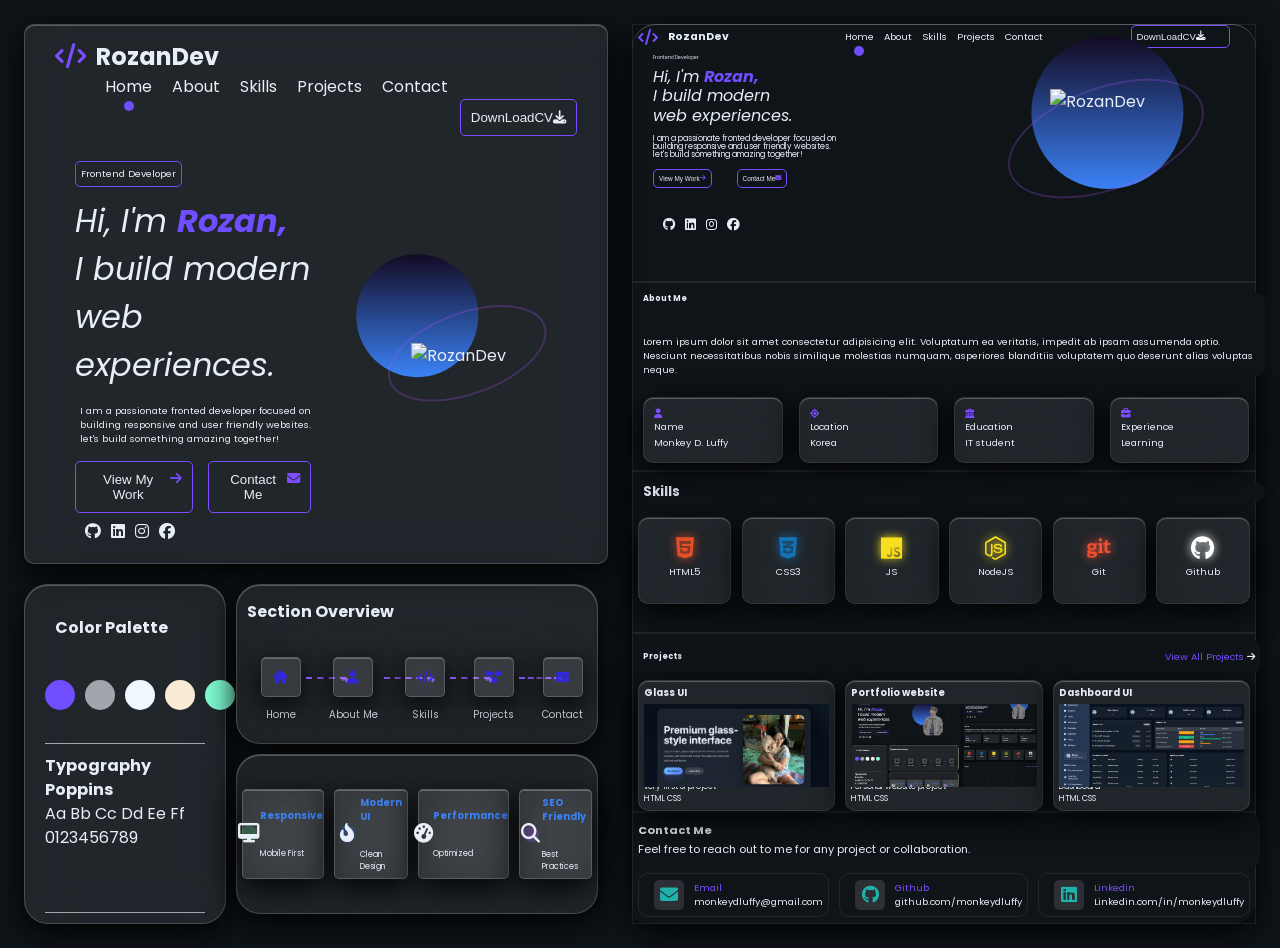
==== commit 8ff32075: "version2 layout started" ====
--- a/index.html
+++ b/index.html
@@ -8,6 +8,10 @@
       href="https://cdnjs.cloudflare.com/ajax/libs/font-awesome/6.5.1/css/all.min.css"
     />
     <link rel="stylesheet" href="styles.css" />
+    <link
+      href="https://fonts.googleapis.com/css2?family=Poppins:wght@400;600;700&display=swap"
+      rel="stylesheet"
+    />
     <title>My portfolio</title>
   </head>
 
--- a/styles.css
+++ b/styles.css
@@ -37,13 +37,13 @@
       body {
         background-color: var(--bg);
         color: var(--text);
-        font-family:
-          "apple-system", "Segoe UI", "Roboto", "Oxygen", "Ubuntu", "Cantarell",
-          "Fira Sans", "Droid Sans", "Helvetica Neue", sans-serif;
+    
         overflow-x: hidden;
         scroll-behavior: smooth;
         padding: 24px;
-      }
+  font-family: "Poppins", sans-serif;
+}
+      
       .layout {
         display: grid;
         grid-template-columns: 5fr 3fr;
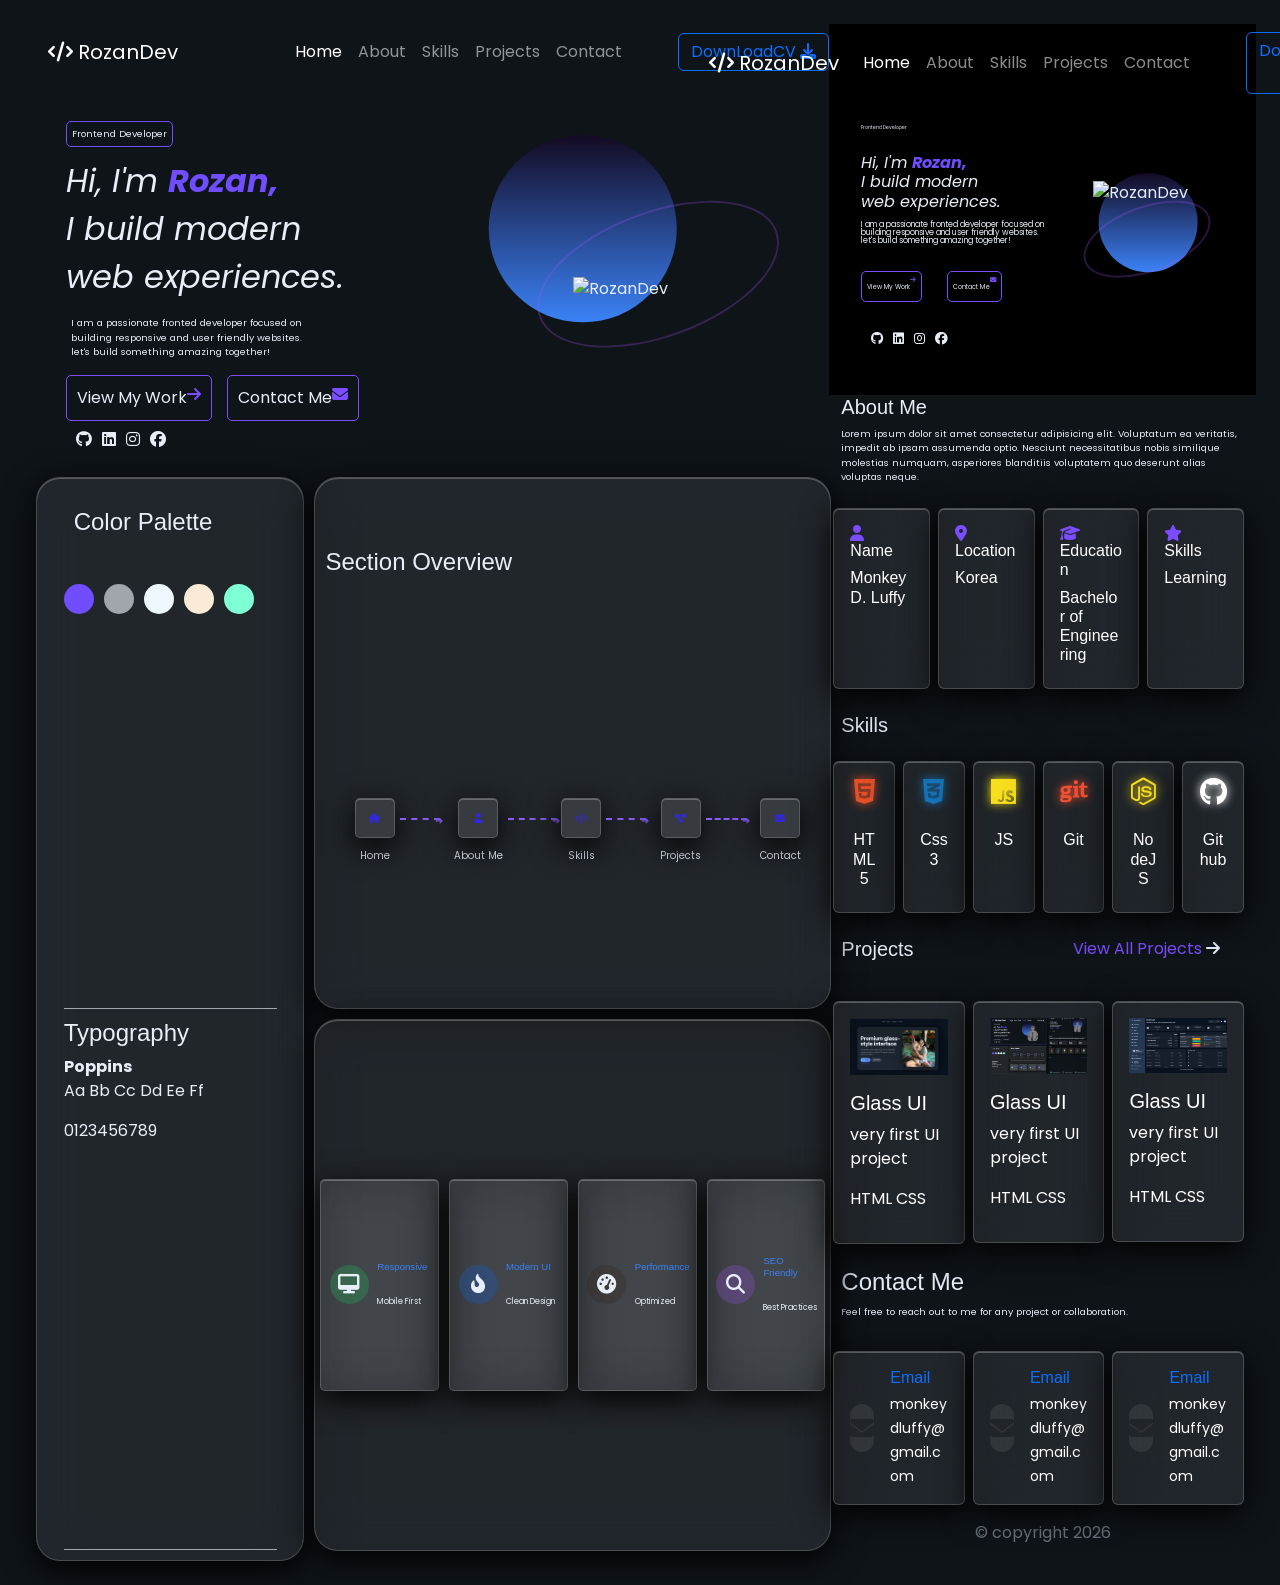
==== commit 7c3eadf0: "major changes with boostrap" ====
--- a/index.html
+++ b/index.html
@@ -7,6 +7,11 @@
       rel="stylesheet"
       href="https://cdnjs.cloudflare.com/ajax/libs/font-awesome/6.5.1/css/all.min.css"
     />
+    <link
+      href="https://cdn.jsdelivr.net/npm/bootstrap@5.3.7/dist/css/bootstrap.min.css"
+      rel="stylesheet"
+    />
+
     <link rel="stylesheet" href="styles.css" />
     <link
       href="https://fonts.googleapis.com/css2?family=Poppins:wght@400;600;700&display=swap"
@@ -16,364 +21,521 @@
   </head>
 
   <body>
-    <div class="layout">
-      <main>
-        <div class="pofocard glass flex-col">
-          <nav class="portfolionav">
-            <div class="header">
-              <i class="fas fa-code" style="color: var(--primary)"></i>
-              <h1>RozanDev</h1>
+    <div class="container-fluid">
+      <div class="row g-0">
+        <main class="col-8">
+          <div class="row g-0">
+            <nav
+              class="navbar navbar-expand-lg sticky navbar-dark bg-glass-bg mb-3"
+            >
+              <div class="container-fluid text-primary">
+                <a href="#" class="navbar-brand"
+                  ><i class="fas fa-code"></i>
+                  <span>RozanDev</span>
+                </a>
+                <button
+                  class="navbar-toggler"
+                  type="button"
+                  data-bs-toggle="collapse"
+                  data-bs-target="#navbarMenu"
+                >
+                  <i class="fas fa-bars text-primary fs-3"></i>
+                </button>
+                <div class="collapse navbar-collapse" id="navbarMenu">
+                  <ul class="navbar-nav ms-auto">
+                    <li class="nav-item">
+                      <a href="#" class="nav-link active">Home</a>
+                    </li>
+                    <li class="nav-item">
+                      <a href="about.html" class="nav-link">About</a>
+                    </li>
+                    <li class="nav-item">
+                      <a href="#" class="nav-link">Skills</a>
+                    </li>
+                    <li class="nav-item">
+                      <a href="#" class="nav-link">Projects</a>
+                    </li>
+                    <li class="nav-item">
+                      <a href="#" class="nav-link">Contact</a>
+                    </li>
+                  </ul>
+
+                  <button class="btn btn-outline-primary ms-5" type="button">
+                    <span>DownLoadCV</span>
+                    <i class="fas fa-download"></i>
+                  </button>
+                </div>
+              </div>
+            </nav>
+            <section class="card-articles">
+              <div class="cardinfo">
+                <p>Frontend Developer</p>
+
+                <em
+                  >Hi, I'm <strong style="color: #704dff">Rozan,</strong><br />I
+                  build modern <br />web experiences.</em
+                >
+                <p style="border: 0">
+                  I am a passionate fronted developer focused on <br />
+                  building responsive and user friendly websites.
+                  <br />let's build something amazing together!
+                </p>
+
+                <section class="notice-me">
+                  <article>
+                    <button>
+                      View My Work<i
+                        class="fas fa-arrow-right"
+                        style="color: var(--primary)"
+                      ></i>
+                    </button>
+                  </article>
+                  <article>
+                    <button>
+                      Contact Me<i
+                        class="fas fa-envelope"
+                        style="color: var(--primary)"
+                      ></i>
+                    </button>
+                  </article>
+                </section>
+                <div class="social">
+                  <a href="#"><i class="fab fa-github"></i></a>
+                  <a href="#"><i class="fab fa-linkedin"></i></a>
+                  <a href="#"><i class="fab fa-instagram"></i></a>
+                  <a href="#"><i class="fab fa-facebook"></i></a>
+                </div>
+              </div>
+              <div class="cardimage">
+                <div class="orbit"></div>
+                <img src="images/hero.png" alt="RozanDev" />
+              </div>
+            </section>
+          </div>
+          <div class="overview">
+            <section class="designConcept glass">
+              <article class="colorConcept">
+                <h4>Color Palette</h4>
+                <div class="colorPalette">
+                  <div class="color1"></div>
+                  <div class="color2"></div>
+                  <div class="color3"></div>
+                  <div class="color4"></div>
+                  <div class="color5"></div>
+                </div>
+              </article>
+              <article class="typoconcept">
+                <h4>Typography</h4>
+                <b>Poppins</b>
+                <p>Aa Bb Cc Dd Ee Ff</p>
+                <p>0123456789</p>
+              </article>
+            </section>
+            <section class="sectionOverview">
+              <div class="UIsections glass">
+                <h4>Section Overview</h4>
+                <article class="overviewUiBtn">
+                  <div>
+                    <button class="glass"><i class="fas fa-home"></i></button
+                    ><span>Home</span>
+                  </div>
+
+                  <div>
+                    <button class="glass"><i class="fas fa-user"></i></button
+                    ><span>About Me</span>
+                  </div>
+
+                  <div>
+                    <button class="glass"><i class="fas fa-code"></i></button
+                    ><span>Skills</span>
+                  </div>
+
+                  <div>
+                    <button class="glass">
+                      <i class="fas fa-project-diagram"></i></button
+                    ><span>Projects</span>
+                  </div>
+
+                  <div>
+                    <button class="glass">
+                      <i class="fas fa-envelope"></i></button
+                    ><span>Contact</span>
+                  </div>
+                </article>
+              </div>
+              <div class="myservices glass">
+                <section class="responsive service-card glass">
+                  <article><i class="fas fa-desktop-alt"></i></article>
+                  <article class="servicesDescription">
+                    <h5>Responsive</h5>
+                    <br />
+                    <p>Mobile First</p>
+                  </article>
+                </section>
+                <section class="modern-ui service-card glass">
+                  <article><i class="fas fa-fire-alt"></i></article>
+                  <article class="servicesDescription">
+                    <h5>Modern UI</h5>
+                    <br />
+                    <p>Clean Design</p>
+                  </article>
+                </section>
+                <section class="performance service-card glass">
+                  <article><i class="fas fa-tachometer-alt"></i></article>
+                  <article class="servicesDescription">
+                    <h5>Performance</h5>
+                    <br />
+                    <p>Optimized</p>
+                  </article>
+                </section>
+                <section class="seo-friendly service-card glass">
+                  <article><i class="fas fa-search"></i></article>
+                  <article class="servicesDescription">
+                    <h5>SEO Friendly</h5>
+                    <br />
+                    <p>Best Practices</p>
+                  </article>
+                </section>
+              </div>
+            </section>
+          </div>
+        </main>
+        <aside class="col-4">
+          <div class="row">
+            <div class="hero-preview">
+              <nav
+                class="navbar navbar-expand-lg sticky navbar-dark bg-glass-bg mb-3"
+              >
+                <div class="container-fluid text-primary">
+                  <a href="#" class="navbar-brand"
+                    ><i class="fas fa-code"></i>
+                    <span>RozanDev</span>
+                  </a>
+                  <button
+                    class="navbar-toggler"
+                    type="button"
+                    data-bs-toggle="collapse"
+                    data-bs-target="#navbarMenu"
+                  >
+                    <i class="fas fa-bars text-primary fs-3"></i>
+                  </button>
+                  <div class="collapse navbar-collapse" id="navbarMenu">
+                    <ul class="navbar-nav ms-auto">
+                      <li class="nav-item">
+                        <a href="#" class="nav-link active">Home</a>
+                      </li>
+                      <li class="nav-item">
+                        <a href="about.html" class="nav-link">About</a>
+                      </li>
+                      <li class="nav-item">
+                        <a href="#" class="nav-link">Skills</a>
+                      </li>
+                      <li class="nav-item">
+                        <a href="#" class="nav-link">Projects</a>
+                      </li>
+                      <li class="nav-item">
+                        <a href="#" class="nav-link">Contact</a>
+                      </li>
+                    </ul>
+
+                    <button class="btn btn-outline-primary ms-5" type="button">
+                      <span>DownLoadCV</span>
+                      <i class="fas fa-download"></i>
+                    </button>
+                  </div>
+                </div>
+              </nav>
+              <div class="hero-preview-content">
+                <div class="preview-sub" style="line-height: 1.2em">
+                  <p style="font-size: 0.3rem">Frontend Developer</p>
+                  <em
+                    >Hi, I'm <strong style="color: #704dff">Rozan,</strong
+                    ><br />I build modern <br />web experiences.</em
+                  >
+                  <p
+                    style="
+                      font-size: 0.5rem;
+                      line-height: 1em;
+                      margin-top: 10px;
+                    "
+                  >
+                    I am a passionate fronted developer focused on <br />
+                    building responsive and user friendly websites.
+                    <br />let's build something amazing together!
+                  </p>
+
+                  <section class="notice-me-preview">
+                    <article>
+                      <button>
+                        View My Work<i
+                          class="fas fa-arrow-right"
+                          style="color: var(--primary)"
+                        ></i>
+                      </button>
+                    </article>
+                    <article>
+                      <button>
+                        Contact Me<i
+                          class="fas fa-envelope"
+                          style="color: var(--primary)"
+                        ></i>
+                      </button>
+                    </article>
+                  </section>
+                  <div
+                    class="social"
+                    style="font-size: 0.8rem; margin-top: 20px"
+                  >
+                    <a href="#"><i class="fab fa-github"></i></a>
+                    <a href="#"><i class="fab fa-linkedin"></i></a>
+                    <a href="#"><i class="fab fa-instagram"></i></a>
+                    <a href="#"><i class="fab fa-facebook"></i></a>
+                  </div>
+                </div>
+                <div class="hero-image">
+                  <div class="orbit"></div>
+                  <img src="images/hero.png" alt="RozanDev" />
+                </div>
+              </div>
             </div>
-            <div class="title">
-              <a href="#" class="aa">Home</a>
-              <a href="about.html">About</a>
-              <a href="#">Skills</a>
-              <a href="#">Projects</a>
-              <a href="#">Contact</a>
-            </div>
-            <div class="cvdownloadbtn">
-              <button>
-                <p>DownLoadCV</p>
-                <i class="fas fa-download"></i>
-              </button>
-            </div>
-          </nav>
-          <section class="card-articles">
-            <div class="cardinfo">
-              <p>Frontend Developer</p>
-
-              <em
-                >Hi, I'm <strong style="color: #704dff">Rozan,</strong><br />I
-                build modern <br />web experiences.</em
-              >
-              <p style="border: 0">
-                I am a passionate fronted developer focused on <br />
-                building responsive and user friendly websites.
-                <br />let's build something amazing together!
-              </p>
-
-              <section class="notice-me">
-                <article>
-                  <button>
-                    View My Work<i
-                      class="fas fa-arrow-right"
-                      style="color: var(--primary)"
+          </div>
+          <!-- end of hero-section -->
+          <div class="row">
+            <section class="previewcard-top">
+              <article><h5>About Me</h5></article>
+              <article>
+                <p>
+                  Lorem ipsum dolor sit amet consectetur adipisicing elit.
+                  Voluptatum ea veritatis, impedit ab ipsam assumenda optio.
+                  Nesciunt necessitatibus nobis similique molestias numquam,
+                  asperiores blanditiis voluptatem quo deserunt alias voluptas
+                  neque.
+                </p>
+              </article>
+            </section>
+            <section class="row g-2 mt-0">
+              <article class="col-12 col-md-6 col-lg-3">
+                <div class="glass card h-100 text-start">
+                  <div class="card-body d-flex flex-column">
+                    <i class="fas fa-user" style="color: var(--muted)"></i>
+                    <small class="h6 text-white">Name</small>
+                    <small class="h6 text-white">Monkey D. Luffy</small>
+                  </div>
+                </div>
+              </article>
+              <article class="col-12 col-md-6 col-lg-3">
+                <div class="glass card h-100 text-start">
+                  <div class="card-body d-flex flex-column">
+                    <i
+                      class="fas fa-map-marker-alt"
+                      style="color: var(--muted)"
                     ></i>
-                  </button>
+                    <small class="h6 text-white">Location</small>
+                    <small class="h6 text-white">Korea</small>
+                  </div>
+                </div>
+              </article>
+              <article class="col-12 col-md-6 col-lg-3">
+                <div class="glass card h-100 text-start">
+                  <div class="card-body d-flex flex-column">
+                    <i
+                      class="fas fa-graduation-cap"
+                      style="color: var(--muted)"
+                    ></i>
+                    <small class="h6 text-white">Education</small>
+                    <small class="h6 text-white">Bachelor of Engineering</small>
+                  </div>
+                </div>
+              </article>
+              <article class="col-12 col-md-6 col-lg-3">
+                <div class="glass card h-100 text-start">
+                  <div class="card-body d-flex flex-column">
+                    <i class="fas fa-star" style="color: var(--muted)"></i>
+                    <small class="h6 text-white">Skills</small>
+                    <small class="h6 text-white">Learning</small>
+                  </div>
+                </div>
+              </article>
+            </section>
+          </div>
+          <div class="row">
+            <section class="previewcard-top mt-4">
+              <article><h5>Skills</h5></article>
+            </section>
+            <section class="row g-2">
+              <article class="col-6 col-md-4 col-lg-2">
+                <div class="glass card h-100 text-center">
+                  <div class="card-body d-flex flex-column">
+                    <i class="fab fa-html5 html fs-3"></i>
+                    <small class="h6 text-white mt-4">HTML5</small>
+                  </div>
+                </div>
+              </article>
+              <article class="col-6 col-md-4 col-lg-2">
+                <div class="glass card h-100 text-center">
+                  <div class="card-body d-flex flex-column">
+                    <i class="fab fa-css3-alt css fs-3"></i>
+                    <small class="h6 text-white mt-4">Css3</small>
+                  </div>
+                </div>
+              </article>
+              <article class="col-6 col-md-4 col-lg-2">
+                <div class="glass card h-100 text-center">
+                  <div class="card-body d-flex flex-column">
+                    <i class="fab fa-js js fs-3"></i>
+                    <small class="h6 text-white mt-4">JS</small>
+                  </div>
+                </div>
+              </article>
+              <article class="col-6 col-md-4 col-lg-2">
+                <div class="glass card h-100 text-center">
+                  <div class="card-body d-flex flex-column">
+                    <i class="fab fa-git git fs-3"></i>
+                    <small class="h6 text-white mt-4">Git</small>
+                  </div>
+                </div>
+              </article>
+              <article class="col-6 col-md-4 col-lg-2">
+                <div class="glass card h-100 text-center">
+                  <div class="card-body d-flex flex-column">
+                    <i class="fab fa-node-js nodejs fs-3"></i>
+                    <small class="h6 text-white mt-4">NodeJS</small>
+                  </div>
+                </div>
+              </article>
+              <article class="col-6 col-md-4 col-lg-2">
+                <div class="glass card h-100 text-center">
+                  <div class="card-body d-flex flex-column">
+                    <i class="fab fa-github github fs-3"></i>
+                    <small class="h6 text-white mt-4">Github</small>
+                  </div>
+                </div>
+              </article>
+            </section>
+          </div>
+          <div class="row mt-4">
+            <section class="row container-fluid">
+              <div class="col">
+                <h5>Projects</h5>
+              </div>
+              <div class="col">
+                <article class="text-end">
+                  <a
+                    href="#"
+                    style="
+                      color: var(--muted);
+                      text-decoration: none;
+                      text-align: justify-right;
+                    "
+                    >View All Projects </a
+                  ><i class="fas fa-arrow-right"></i>
                 </article>
-                <article>
-                  <button>
-                    Contact Me<i
-                      class="fas fa-envelope"
-                      style="color: var(--primary)"
-                    ></i>
-                  </button>
-                </article>
-              </section>
-              <div class="social">
-                <a href="#"><i class="fab fa-github"></i></a>
-                <a href="#"><i class="fab fa-linkedin"></i></a>
-                <a href="#"><i class="fab fa-instagram"></i></a>
-                <a href="#"><i class="fab fa-facebook"></i></a>
-              </div>
-            </div>
-            <div class="cardimage">
-              <div class="orbit"></div>
-              <img src="images/hero.png" alt="RozanDev" />
-            </div>
-          </section>
-        </div>
-        <div class="overview">
-          <section class="designConcept glass">
-            <article class="colorConcept">
-              <h4>Color Palette</h4>
-              <div class="colorPalette">
-                <div class="color1"></div>
-                <div class="color2"></div>
-                <div class="color3"></div>
-                <div class="color4"></div>
-                <div class="color5"></div>
-              </div>
-            </article>
-            <article class="typoconcept">
-              <h4>Typography</h4>
-              <b>Poppins</b>
-              <p>Aa Bb Cc Dd Ee Ff</p>
-              <p>0123456789</p>
-            </article>
-          </section>
-          <section class="sectionOverview">
-            <div class="UIsections glass">
-              <h4>Section Overview</h4>
-              <article class="overviewUiBtn">
-                <div>
-                  <button class="glass"><i class="fas fa-home"></i></button
-                  ><span>Home</span>
-                </div>
-
-                <div>
-                  <button class="glass"><i class="fas fa-user"></i></button
-                  ><span>About Me</span>
-                </div>
-
-                <div>
-                  <button class="glass"><i class="fas fa-code"></i></button
-                  ><span>Skills</span>
-                </div>
-
-                <div>
-                  <button class="glass">
-                    <i class="fas fa-project-diagram"></i></button
-                  ><span>Projects</span>
-                </div>
-
-                <div>
-                  <button class="glass"><i class="fas fa-envelope"></i></button
-                  ><span>Contact</span>
-                </div>
-              </article>
-            </div>
-            <div class="myservices glass">
-              <section class="responsive service-card glass">
-                <article><i class="fas fa-desktop-alt"></i></article>
-                <article class="servicesDescription">
-                  <h5>Responsive</h5>
-                  <br />
-                  <p>Mobile First</p>
-                </article>
-              </section>
-              <section class="modern-ui service-card glass">
-                <article><i class="fas fa-fire-alt"></i></article>
-                <article class="servicesDescription">
-                  <h5>Modern UI</h5>
-                  <br />
-                  <p>Clean Design</p>
-                </article>
-              </section>
-              <section class="performance service-card glass">
-                <article><i class="fas fa-tachometer-alt"></i></article>
-                <article class="servicesDescription">
-                  <h5>Performance</h5>
-                  <br />
-                  <p>Optimized</p>
-                </article>
-              </section>
-              <section class="seo-friendly service-card glass">
-                <article><i class="fas fa-search"></i></article>
-                <article class="servicesDescription">
-                  <h5>SEO Friendly</h5>
-                  <br />
-                  <p>Best Practices</p>
-                </article>
-              </section>
-            </div>
-          </section>
-        </div>
-      </main>
-      <aside class="sub-content">
-        <div class="hero-preview">
-          <section class="hero-preview-nav">
-            <article class="preview-header">
-              <i class="fas fa-code" style="color: var(--primary)"></i>
-              <h6>RozanDev</h6>
-            </article>
-            <article class="preview-tab">
-              <a href="#" class="aa">Home</a>
-              <a href="#">About</a>
-              <a href="#">Skills</a>
-              <a href="#">Projects</a>
-              <a href="#">Contact</a>
-            </article>
-            <article class="preview-btn">
-              <button>
-                <p>DownLoadCV</p>
-                <i class="fas fa-download"></i>
-              </button>
-            </article>
-          </section>
-          <div class="hero-preview-content">
-            <div class="preview-sub" style="line-height: 1.2em">
-              <p style="font-size: 0.3rem">Frontend Developer</p>
-              <em
-                >Hi, I'm <strong style="color: #704dff">Rozan,</strong><br />I
-                build modern <br />web experiences.</em
-              >
-              <p style="font-size: 0.5rem; line-height: 1em; margin-top: 10px">
-                I am a passionate fronted developer focused on <br />
-                building responsive and user friendly websites.
-                <br />let's build something amazing together!
-              </p>
-
-              <section class="notice-me-preview">
-                <article>
-                  <button>
-                    View My Work<i
-                      class="fas fa-arrow-right"
-                      style="color: var(--primary)"
-                    ></i>
-                  </button>
-                </article>
-                <article>
-                  <button>
-                    Contact Me<i
-                      class="fas fa-envelope"
-                      style="color: var(--primary)"
-                    ></i>
-                  </button>
-                </article>
-              </section>
-              <div class="social" style="font-size: 0.8rem; margin-top: 20px">
-                <a href="#"><i class="fab fa-github"></i></a>
-                <a href="#"><i class="fab fa-linkedin"></i></a>
-                <a href="#"><i class="fab fa-instagram"></i></a>
-                <a href="#"><i class="fab fa-facebook"></i></a>
-              </div>
-            </div>
-            <div class="hero-image">
-              <div class="orbit"></div>
-              <img src="images/hero.png" alt="RozanDev" />
-            </div>
-          </div>
-        </div>
-        <div class="about-preview">
-          <section class="previewcard-top">
-            <article><h5>About Me</h5></article>
-            <article>
-              <p>
-                Lorem ipsum dolor sit amet consectetur adipisicing elit.
-                Voluptatum ea veritatis, impedit ab ipsam assumenda optio.
-                Nesciunt necessitatibus nobis similique molestias numquam,
-                asperiores blanditiis voluptatem quo deserunt alias voluptas
-                neque.
-              </p>
-            </article>
-          </section>
-          <section class="previewcard-bottom">
-            <article class="minicard glass flex-col">
-              <i class="fas fa-user" style="color: var(--muted)"></i>
-              <p>Name</p>
-              <p>Monkey D. Luffy</p>
-            </article>
-            <article class="minicard glass flex-col">
-              <i class="fas fa-location" style="color: var(--muted)"></i>
-              <p>Location</p>
-              <p>Korea</p>
-            </article>
-            <article class="minicard glass flex-col">
-              <i class="fas fa-university" style="color: var(--muted)"></i>
-              <p>Education</p>
-              <p>IT student</p>
-            </article>
-            <article class="minicard glass flex-col">
-              <i class="fas fa-briefcase" style="color: var(--muted)"></i>
-              <p>Experience</p>
-              <p>Learning</p>
-            </article>
-          </section>
-        </div>
-        <div class="skill-preview">
-          <section class="previewcard-top">
-            <article><h5>Skills</h5></article>
-          </section>
-          <section class="previewcard-bottom flex-row">
-            <article class="minicard glass">
-              <i class="fab fa-html5 html"></i>
-              <p>HTML5</p>
-            </article>
-            <article class="minicard glass">
-              <i class="fab fa-css3-alt css"></i>
-              <p>CSS3</p>
-            </article>
-            <article class="minicard glass">
-              <i class="fab fa-js js"></i>
-              <p>JS</p>
-            </article>
-
-            <article class="minicard glass">
-              <i class="fab fa-node-js nodejs"></i>
-              <p>NodeJS</p>
-            </article>
-            <article class="minicard glass">
-              <i class="fab fa-git git"></i>
-              <p>Git</p>
-            </article>
-            <article class="minicard glass">
-              <i class="fab fa-github github"></i>
-              <p>Github</p>
-            </article>
-          </section>
-        </div>
-        <div class="project-preview flex-col">
-          <section class="previewcard-top flex-row">
-            <h5>Projects</h5>
-            <article class="viewall-right">
-              <a
-                href="#"
-                style="
-                  color: var(--muted);
-                  text-decoration: none;
-                  text-align: justify-right;
-                "
-                >View All Projects </a
-              ><i class="fas fa-arrow-right"></i>
-            </article>
-          </section>
-          <section class="previewcard-bottom flex-row">
-            <article class="minicard project-card glass flex-col">
-              <img src="images/pj1.png" />
-              <h5>Glass UI</h5>
-              <p>very first UI project</p>
-              <p>HTML CSS</p>
-            </article>
-            <article class="minicard project-card glass flex-col">
-              <img src="images/pj2.png" />
-
-              <h5>Portfolio website</h5>
-              <p>Personal website project</p>
-              <p>HTML CSS</p>
-            </article>
-            <article class="minicard project-card glass flex-col">
-              <img src="images/pj3.png" />
-              <h5>Dashboard UI</h5>
-              <p>Dashboard</p>
-              <p>HTML CSS</p>
-            </article>
-          </section>
-        </div>
-        <div class="contact-preview flex-col">
-          <section class="previewcard-top flex-col">
-            <article><h4>Contact Me</h4></article>
-            <article>
-              <p>
-                Feel free to reach out to me for any project or collaboration.
-              </p>
-            </article>
-          </section>
-          <section class="previewcard-bottom flex-row">
-            <article class="minicard flex-row">
-              <i class="fas fa-envelope"></i>
-              <div class="flex-col">
-                <p style="color: #7c4dff">Email</p>
-                <p>monkeydluffy@gmail.com</p>
-              </div>
-            </article>
-            <article class="minicard flex-row">
-              <i class="fab fa-github"></i>
-              <div class="flex-col">
-                <p style="color: #7c4dff">Github</p>
-                <p>github.com/monkeydluffy</p>
-              </div>
-            </article>
-            <article class="minicard flex-row">
-              <i class="fab fa-linkedin"></i>
-              <div class="flex-col">
-                <p style="color: #7c4dff">Linkedin</p>
-                <p>Linkedin.com/in/monkeydluffy</p>
-              </div>
-            </article>
-          </section>
-        </div>
-      </aside>
+              </div>
+            </section>
+            <section class="row g-2 mt-4">
+              <article class="col-12 col-md-6 col-lg-4">
+                <div class="glass card">
+                  <div class="card-body d-flex flex-column">
+                    <img src="images/pj1.png" class="img-fluid mb-3" />
+                    <h5 class="text-white">Glass UI</h5>
+                    <p class="text-white">very first UI project</p>
+                    <p class="text-white">HTML CSS</p>
+                  </div>
+                </div>
+              </article>
+              <article class="col-12 col-md-6 col-lg-4">
+                <div class="glass card">
+                  <div class="card-body d-flex flex-column">
+                    <img src="images/pj2.png" class="img-fluid mb-3" />
+                    <h5 class="text-white">Glass UI</h5>
+                    <p class="text-white">very first UI project</p>
+                    <p class="text-white">HTML CSS</p>
+                  </div>
+                </div>
+              </article>
+              <article class="col-12 col-md-6 col-lg-4">
+                <div class="glass card">
+                  <div class="card-body d-flex flex-column">
+                    <img src="images/pj3.png" class="img-fluid mb-3" />
+                    <h5 class="text-white">Glass UI</h5>
+                    <p class="text-white">very first UI project</p>
+                    <p class="text-white">HTML CSS</p>
+                  </div>
+                </div>
+              </article>
+            </section>
+          </div>
+          <div class="row mt-4">
+            <section class="previewcard-top flex-col">
+              <article><h4>Contact Me</h4></article>
+              <article>
+                <p>
+                  Feel free to reach out to me for any project or collaboration.
+                </p>
+              </article>
+            </section>
+            <section class="row g-2">
+              <article class="col-12 col-md-6 col-lg-4">
+                <div class="card glass h-100">
+                  <div class="card-body d-flex align-items-center gap-3">
+                    <div class="icon-box">
+                      <i class="fas fa-envelope fs-4"></i>
+                    </div>
+
+                    <div class="flex-grow-1">
+                      <h6 class="mb-1 text-primary">Email</h6>
+
+                      <small class="text-white text-break">
+                        monkeydluffy@gmail.com
+                      </small>
+                    </div>
+                  </div>
+                </div>
+              </article>
+              <article class="col-12 col-md-6 col-lg-4">
+                <div class="card glass h-100">
+                  <div class="card-body d-flex align-items-center gap-3">
+                    <div class="icon-box">
+                      <i class="fas fa-envelope fs-4"></i>
+                    </div>
+
+                    <div class="flex-grow-1">
+                      <h6 class="mb-1 text-primary">Email</h6>
+
+                      <small class="text-white text-break">
+                        monkeydluffy@gmail.com
+                      </small>
+                    </div>
+                  </div>
+                </div>
+              </article>
+              <article class="col-12 col-md-6 col-lg-4">
+                <div class="card glass h-100">
+                  <div class="card-body d-flex align-items-center gap-3">
+                    <div class="icon-box">
+                      <i class="fas fa-envelope fs-4"></i>
+                    </div>
+
+                    <div class="flex-grow-1">
+                      <h6 class="mb-1 text-primary">Email</h6>
+
+                      <small class="text-white text-break">
+                        monkeydluffy@gmail.com
+                      </small>
+                    </div>
+                  </div>
+                </div>
+              </article>
+            </section>
+          </div>
+          <footer
+            class="footer mt-auto py-3 bg-transparent text-center text-secondary"
+          >
+            &copy; copyright 2026
+          </footer>
+        </aside>
+      </div>
     </div>
+    <script src="https://cdn.jsdelivr.net/npm/bootstrap@5.3.7/dist/js/bootstrap.bundle.min.js"></script>
   </body>
 </html>
--- a/styles.css
+++ b/styles.css
@@ -15,6 +15,19 @@
         padding: 0;
         box-sizing: border-box;
       }
+      .icon-box{
+
+    width:48px;
+    height:48px;
+
+    display:flex;
+    justify-content:center;
+    align-items:center;
+
+    border-radius:12px;
+
+    background:rgba(255,255,255,.08);
+}
       .glass {
         background-color: rgba(255, 255, 255, 0.08); /* to change glass*/
         border: 1px solid rgba(255, 255, 255, 0.18);
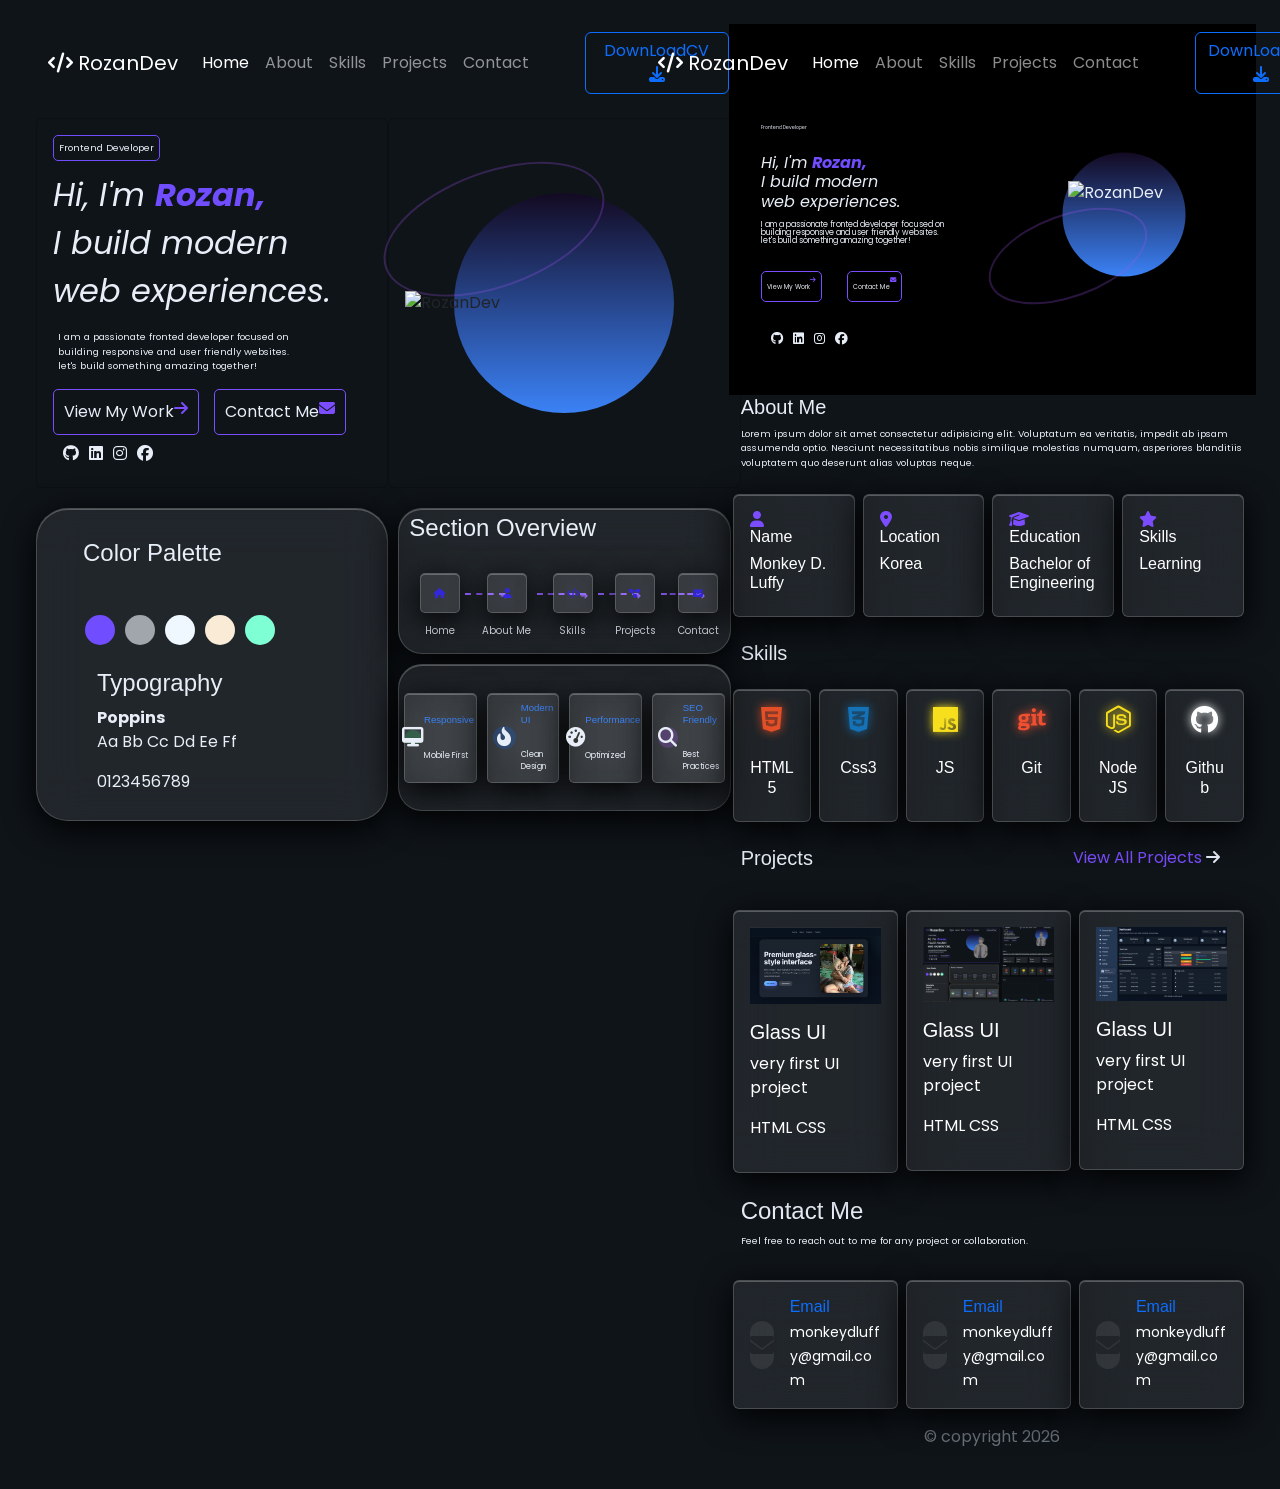
==== commit cbf98878: "major changes on index" ====
--- a/index.html
+++ b/index.html
@@ -23,7 +23,7 @@
   <body>
     <div class="container-fluid">
       <div class="row g-0">
-        <main class="col-8">
+        <main class="col-7">
           <div class="row g-0">
             <nav
               class="navbar navbar-expand-lg sticky navbar-dark bg-glass-bg mb-3"
@@ -67,56 +67,64 @@
                 </div>
               </div>
             </nav>
-            <section class="card-articles">
-              <div class="cardinfo">
-                <p>Frontend Developer</p>
-
-                <em
-                  >Hi, I'm <strong style="color: #704dff">Rozan,</strong><br />I
-                  build modern <br />web experiences.</em
+            <section class="row g-0">
+              <div class="card col-md-6 bg-transparent">
+                <div
+                  class="card-body d-flex flex-column align-items-start cardinfo"
                 >
-                <p style="border: 0">
-                  I am a passionate fronted developer focused on <br />
-                  building responsive and user friendly websites.
-                  <br />let's build something amazing together!
-                </p>
-
-                <section class="notice-me">
-                  <article>
-                    <button>
-                      View My Work<i
-                        class="fas fa-arrow-right"
-                        style="color: var(--primary)"
-                      ></i>
-                    </button>
-                  </article>
-                  <article>
-                    <button>
-                      Contact Me<i
-                        class="fas fa-envelope"
-                        style="color: var(--primary)"
-                      ></i>
-                    </button>
-                  </article>
-                </section>
-                <div class="social">
-                  <a href="#"><i class="fab fa-github"></i></a>
-                  <a href="#"><i class="fab fa-linkedin"></i></a>
-                  <a href="#"><i class="fab fa-instagram"></i></a>
-                  <a href="#"><i class="fab fa-facebook"></i></a>
-                </div>
-              </div>
-              <div class="cardimage">
-                <div class="orbit"></div>
-                <img src="images/hero.png" alt="RozanDev" />
-              </div>
-            </section>
-          </div>
-          <div class="overview">
-            <section class="designConcept glass">
-              <article class="colorConcept">
-                <h4>Color Palette</h4>
-                <div class="colorPalette">
+                  <p>Frontend Developer</p>
+
+                  <em
+                    >Hi, I'm <strong style="color: #704dff">Rozan,</strong
+                    ><br />I build modern <br />web experiences.</em
+                  >
+                  <p style="border: 0">
+                    I am a passionate fronted developer focused on <br />
+                    building responsive and user friendly websites.
+                    <br />let's build something amazing together!
+                  </p>
+
+                  <section class="notice-me">
+                    <article>
+                      <button>
+                        View My Work<i
+                          class="fas fa-arrow-right"
+                          style="color: var(--primary)"
+                        ></i>
+                      </button>
+                    </article>
+                    <article>
+                      <button>
+                        Contact Me<i
+                          class="fas fa-envelope"
+                          style="color: var(--primary)"
+                        ></i>
+                      </button>
+                    </article>
+                  </section>
+                  <div class="social">
+                    <a href="#"><i class="fab fa-github"></i></a>
+                    <a href="#"><i class="fab fa-linkedin"></i></a>
+                    <a href="#"><i class="fab fa-instagram"></i></a>
+                    <a href="#"><i class="fab fa-facebook"></i></a>
+                  </div>
+                </div>
+              </div>
+              <div class="card col-md-6 bg-transparent">
+                <div
+                  class="card-body cardimage d-flex align-items-center justify-content-start"
+                >
+                  <div class="orbit"></div>
+                  <img src="images/hero.png" alt="RozanDev" />
+                </div>
+              </div>
+            </section>
+          </div>
+          <div class="row g-0">
+            <section class="col-md-6 glass rounded-5">
+              <article class="row colorConcept">
+                <h4 class="ms-5">Color Palette</h4>
+                <div class="colorPalette ms-5">
                   <div class="color1"></div>
                   <div class="color2"></div>
                   <div class="color3"></div>
@@ -124,14 +132,14 @@
                   <div class="color5"></div>
                 </div>
               </article>
-              <article class="typoconcept">
+              <article class="row mt-4 typoconcept ms-5">
                 <h4>Typography</h4>
                 <b>Poppins</b>
                 <p>Aa Bb Cc Dd Ee Ff</p>
                 <p>0123456789</p>
               </article>
             </section>
-            <section class="sectionOverview">
+            <section class="col-md-6 sectionOverview">
               <div class="UIsections glass">
                 <h4>Section Overview</h4>
                 <article class="overviewUiBtn">
@@ -200,7 +208,7 @@
             </section>
           </div>
         </main>
-        <aside class="col-4">
+        <aside class="col-5 ms-auto">
           <div class="row">
             <div class="hero-preview">
               <nav
--- a/styles.css
+++ b/styles.css
@@ -225,24 +225,19 @@
         margin-top: 25px;
         width: 100%;
       }
-      .cardinfo {
-        display: flex;
-        flex-direction: column;
-        align-items: flex-start;
-        margin-left: 30px;
-        margin-right: 10px;
-        flex: 1;
-      }
+      
       .cardinfo > p {
         border: 1px solid #704dff;
         border-radius: 5px;
         font-size: 0.6rem;
         padding: 5px;
         margin-bottom: 10px;
+        color: var(--text);
       }
       .cardinfo > em {
         font-size: 2rem;
         margin-bottom: 10px;
+        color: var(--text);
       }
       @media (max-width: 768px) {
         .cardinfo > p {
@@ -310,43 +305,45 @@
       }
       .social > a:hover {
         color: var(--muted);
-      }
+      } 
       .cardimage::before {
         content: "";
-
         position: absolute;
 
-        width: 49%;
-
         aspect-ratio: 1;
-
         border-radius: 50%;
-
         background: linear-gradient(#130a22, #3b82f6);
-
-        left: 50%;
-
-        top: 50%;
-
-        transform: translate(-86%, -82%);
-
         z-index: 1;
+         width:220px;
+    height:220px;
+
+    left:50%;
+
+    top:50%;
+
+    transform:translate(-50%,-50%);
+    z-index:0;
       }
       .cardimage {
-        display: flex;
-        position: relative;
-        align-items: center;
-        justify-content: center;
-
-        flex: 1;
+      position:relative;
+
+    min-height:220px;
+
+    display:flex;
+
+    justify-content:center;
+
+    align-items:center;
+
+
       }
       .cardimage img {
-        width: 40%;
-
-        max-width: 420px;
-
-        object-fit: cover;
-        z-index: 3;
+   width:100%;
+    max-width:320px;
+    height:auto;
+    position:relative;
+    z-index:3;
+    object-fit:cover;
       }
       .orbit {
         position: absolute;
@@ -359,13 +356,13 @@
 
         border-radius: 50%;
 
-        top: 55%;
-
-        left: 52%;
-
-        transform: translate(-50%, -75%) rotate(-20deg);
-
         z-index: 2;
+
+    top:30%;
+
+    left:30%;
+
+    transform:translate(-50%,-50%) rotate(-20deg);
       }
 
       .overview {
@@ -388,7 +385,7 @@
         flex: 1;
         flex-direction: column;
 
-        border-bottom: 1px solid #a1a6ad;
+       
         width: 80%;
       }
       .colorConcept h4 {
@@ -431,7 +428,7 @@
       }
       .typoconcept {
         display: flex;
-        border-bottom: 1px solid #a1a6ad;
+       
         text-align: left;
         width: 80%;
         line-height: 1.5rem;
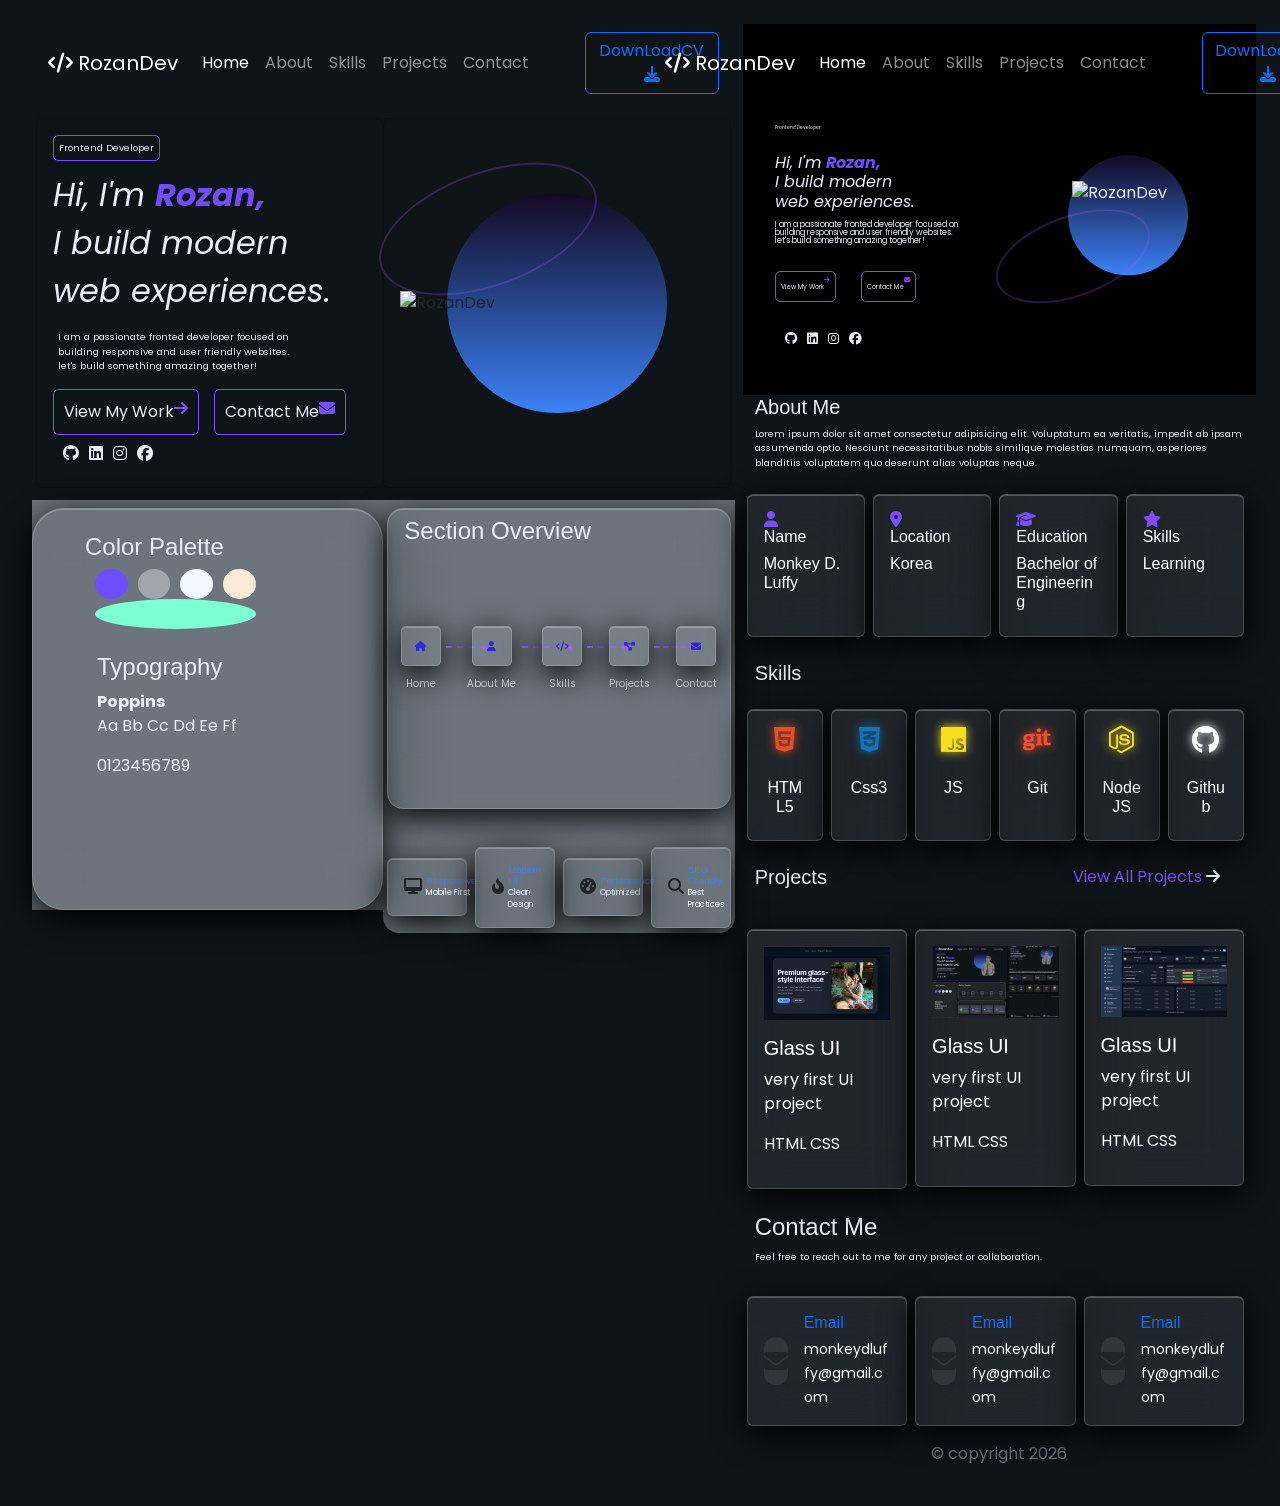
==== commit 0775b2fa: "stuck in index" ====
--- a/index.html
+++ b/index.html
@@ -22,7 +22,7 @@
 
   <body>
     <div class="container-fluid">
-      <div class="row g-0">
+      <div class="row g-4">
         <main class="col-7">
           <div class="row g-0">
             <nav
@@ -120,29 +120,36 @@
               </div>
             </section>
           </div>
-          <div class="row g-0">
-            <section class="col-md-6 glass rounded-5">
-              <article class="row colorConcept">
-                <h4 class="ms-5">Color Palette</h4>
-                <div class="colorPalette ms-5">
-                  <div class="color1"></div>
-                  <div class="color2"></div>
-                  <div class="color3"></div>
-                  <div class="color4"></div>
-                  <div class="color5"></div>
-                </div>
-              </article>
-              <article class="row mt-4 typoconcept ms-5">
+          <div
+            class="row g-2 align-items-stretch bg-secondary"
+            style="height: 410px"
+          >
+            <section class="col-md-6 glass rounded-5 bg-transparent">
+              <article class="row g-0">
+                <h4 class="mt-4 ms-5">Color Palette</h4>
+                <div
+                  class="d-flex flex-row flex-wrap colorPalette justify-content-center w-50 ms-5"
+                >
+                  <div class="color1 flex-grow-1"></div>
+                  <div class="color2 flex-grow-1"></div>
+                  <div class="color3 flex-grow-1"></div>
+                  <div class="color4 flex-grow-1"></div>
+                  <div class="color5 flex-grow-1"></div>
+                </div>
+              </article>
+              <article class="row mt-4 ms-5">
                 <h4>Typography</h4>
                 <b>Poppins</b>
                 <p>Aa Bb Cc Dd Ee Ff</p>
                 <p>0123456789</p>
               </article>
             </section>
-            <section class="col-md-6 sectionOverview">
-              <div class="UIsections glass">
-                <h4>Section Overview</h4>
-                <article class="overviewUiBtn">
+            <section class="col-md-6">
+              <div
+                class="d-flex flex-column glass rounded-4 bg-transparent h-75"
+              >
+                <h4 class="ms-3 mt-2">Section Overview</h4>
+                <article class="overviewUiBtn flex-wrap">
                   <div>
                     <button class="glass"><i class="fas fa-home"></i></button
                     ><span>Home</span>
@@ -171,38 +178,64 @@
                   </div>
                 </article>
               </div>
-              <div class="myservices glass">
-                <section class="responsive service-card glass">
-                  <article><i class="fas fa-desktop-alt"></i></article>
-                  <article class="servicesDescription">
-                    <h5>Responsive</h5>
-                    <br />
-                    <p>Mobile First</p>
-                  </article>
+              <div
+                class="row g-2 bg-secondary mt-4 align-items-center rounded-4"
+                style="height: 100px"
+              >
+                <section class="col-12 col-md-6 col-lg-3">
+                  <div class="card glass bg-transparent">
+                    <div class="card-body d-flex align-items-center gap-1">
+                      <article class="flex-grow-1">
+                        <i class="fas fa-desktop-alt"></i>
+                      </article>
+                      <article class="servicesDescription">
+                        <h5>Responsive</h5>
+                        <p class="text-white">Mobile First</p>
+                      </article>
+                    </div>
+                  </div>
                 </section>
-                <section class="modern-ui service-card glass">
-                  <article><i class="fas fa-fire-alt"></i></article>
-                  <article class="servicesDescription">
-                    <h5>Modern UI</h5>
-                    <br />
-                    <p>Clean Design</p>
-                  </article>
+                <section class="col-12 col-md-6 col-lg-3">
+                  <div class="card glass bg-transparent">
+                    <div class="card-body d-flex align-items-center gap-1">
+                      <article class="flex-grow-1">
+                        <i class="fas fa-fire-alt"></i>
+                      </article>
+                      <article class="servicesDescription">
+                        <h5>Modern UI</h5>
+
+                        <p>Clean Design</p>
+                      </article>
+                    </div>
+                  </div>
                 </section>
-                <section class="performance service-card glass">
-                  <article><i class="fas fa-tachometer-alt"></i></article>
-                  <article class="servicesDescription">
-                    <h5>Performance</h5>
-                    <br />
-                    <p>Optimized</p>
-                  </article>
+                <section class="col-12 col-md-6 col-lg-3">
+                  <div class="card glass bg-transparent">
+                    <div class="card-body d-flex align-items-center gap-1">
+                      <article class="flex-grow-1">
+                        <i class="fas fa-tachometer-alt"></i>
+                      </article>
+                      <article class="servicesDescription">
+                        <h5>Performance</h5>
+
+                        <p>Optimized</p>
+                      </article>
+                    </div>
+                  </div>
                 </section>
-                <section class="seo-friendly service-card glass">
-                  <article><i class="fas fa-search"></i></article>
-                  <article class="servicesDescription">
-                    <h5>SEO Friendly</h5>
-                    <br />
-                    <p>Best Practices</p>
-                  </article>
+                <section class="col-12 col-md-6 col-lg-3">
+                  <div class="card glass bg-transparent">
+                    <div class="card-body d-flex align-items-center gap-1">
+                      <article class="flex-grow-1">
+                        <i class="fas fa-search"></i>
+                      </article>
+                      <article class="servicesDescription">
+                        <h5>SEO Friendly</h5>
+
+                        <p class="text-white">Best Practices</p>
+                      </article>
+                    </div>
+                  </div>
                 </section>
               </div>
             </section>
--- a/styles.css
+++ b/styles.css
@@ -388,28 +388,14 @@
        
         width: 80%;
       }
-      .colorConcept h4 {
-        display: flex;
-        align-self: flex-start;
-        padding: 10px;
-        margin-top: 20px;
-      }
-      .colorConcept {
-        display: flex;
-        flex-direction: column;
-      }
-      .colorPalette {
-        display: flex;
-        flex-direction: row;
-        align-self: flex-start;
-      }
+    
+    
       .colorPalette > div {
-        display: flex;
+       
         width: 30px;
         height: 30px;
-        margin-right: 10px;
         border-radius: 50%;
-        margin-top: 30px;
+        margin-left: 10px;
       }
       .color1 {
         background-color: #704dff;
@@ -430,10 +416,9 @@
         display: flex;
        
         text-align: left;
-        width: 80%;
-        line-height: 1.5rem;
-        margin-top: 10px;
-        margin-bottom: 10px;
+      
+    
+      
       }
 
       .sectionOverview {
@@ -518,15 +503,7 @@
         --glow: rgba(168, 85, 247, 0.25);
       }
 
-      .servicesDescription {
-        display: flex;
-        width: 100%;
-        flex-direction: column;
-
-        align-self: center;
-        padding: 0;
-        margin: 0;
-      }
+     
 
       .servicesDescription > h5 {
         color: #3b82f6;
@@ -536,6 +513,7 @@
       .servicesDescription p {
         font-size: 0.5rem;
         margin: 0px;
+        color: var(--text);
       }
 
       .UIsections {
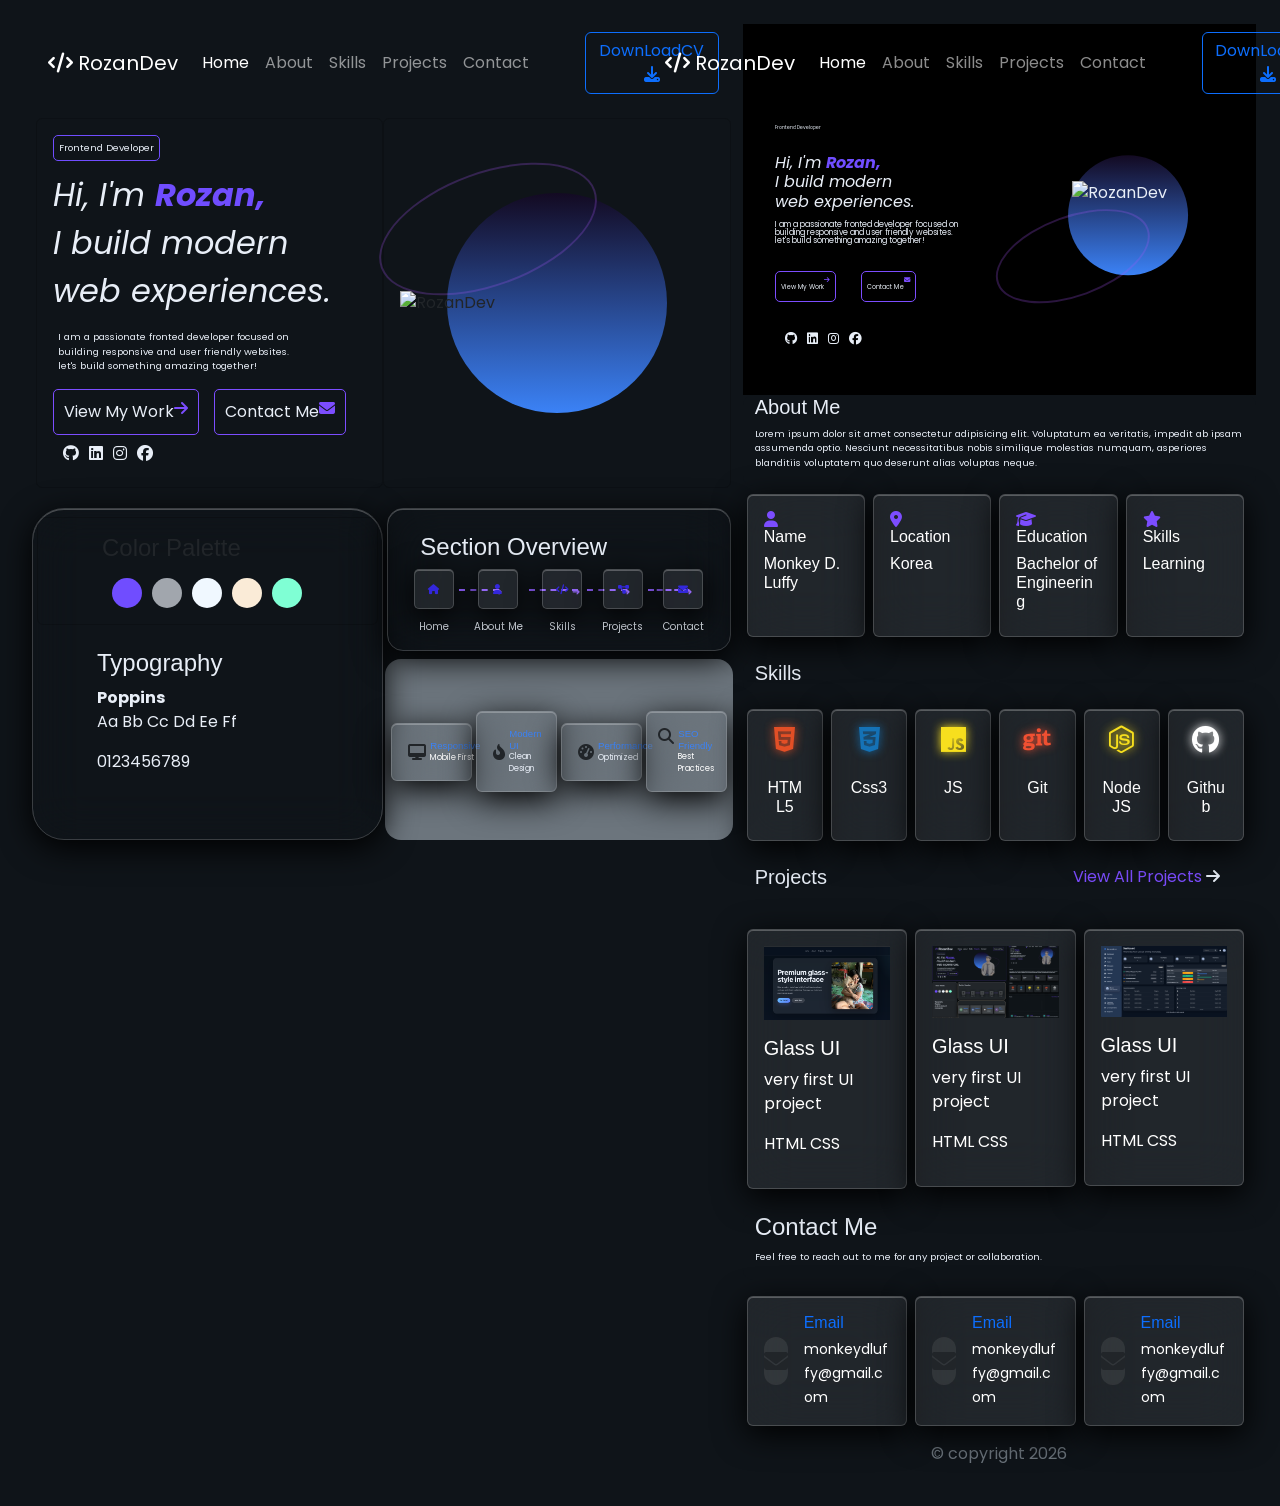
==== commit 61893322: "still stuck in responsive" ====
--- a/index.html
+++ b/index.html
@@ -23,10 +23,10 @@
   <body>
     <div class="container-fluid">
       <div class="row g-4">
-        <main class="col-7">
+        <main class="col-12 col-md-7 col-lg-7">
           <div class="row g-0">
             <nav
-              class="navbar navbar-expand-lg sticky navbar-dark bg-glass-bg mb-3"
+              class="navbar navbar-expand-lg sticky-top navbar-dark bg-glass-bg mb-3"
             >
               <div class="container-fluid text-primary">
                 <a href="#" class="navbar-brand"
@@ -120,21 +120,20 @@
               </div>
             </section>
           </div>
-          <div
-            class="row g-2 align-items-stretch bg-secondary"
-            style="height: 410px"
-          >
+          <div class="row g-2 align-items-stretch">
             <section class="col-md-6 glass rounded-5 bg-transparent">
-              <article class="row g-0">
-                <h4 class="mt-4 ms-5">Color Palette</h4>
+              <article class="card bg-transparent mt-2">
                 <div
-                  class="d-flex flex-row flex-wrap colorPalette justify-content-center w-50 ms-5"
+                  class="card-body d-flex flex-column justify-content-center gap-2"
                 >
-                  <div class="color1 flex-grow-1"></div>
-                  <div class="color2 flex-grow-1"></div>
-                  <div class="color3 flex-grow-1"></div>
-                  <div class="color4 flex-grow-1"></div>
-                  <div class="color5 flex-grow-1"></div>
+                  <h4 class="ms-5">Color Palette</h4>
+                  <div class="d-flex colorPalette flex-wrap ms-5">
+                    <div class="color1"></div>
+                    <div class="color2"></div>
+                    <div class="color3"></div>
+                    <div class="color4"></div>
+                    <div class="color5"></div>
+                  </div>
                 </div>
               </article>
               <article class="row mt-4 ms-5">
@@ -146,7 +145,7 @@
             </section>
             <section class="col-md-6">
               <div
-                class="d-flex flex-column glass rounded-4 bg-transparent h-75"
+                class="d-flex flex-column glass rounded-4 bg-transparent p-3"
               >
                 <h4 class="ms-3 mt-2">Section Overview</h4>
                 <article class="overviewUiBtn flex-wrap">
@@ -179,16 +178,14 @@
                 </article>
               </div>
               <div
-                class="row g-2 bg-secondary mt-4 align-items-center rounded-4"
-                style="height: 100px"
+                class="row g-1 bg-secondary mt-2 align-items-center rounded-4 p-5 px-1"
               >
                 <section class="col-12 col-md-6 col-lg-3">
                   <div class="card glass bg-transparent">
                     <div class="card-body d-flex align-items-center gap-1">
-                      <article class="flex-grow-1">
-                        <i class="fas fa-desktop-alt"></i>
-                      </article>
-                      <article class="servicesDescription">
+                      <i class="fas fa-desktop-alt"></i>
+
+                      <article class="servicesDescription flex-grow-1">
                         <h5>Responsive</h5>
                         <p class="text-white">Mobile First</p>
                       </article>
@@ -198,10 +195,9 @@
                 <section class="col-12 col-md-6 col-lg-3">
                   <div class="card glass bg-transparent">
                     <div class="card-body d-flex align-items-center gap-1">
-                      <article class="flex-grow-1">
-                        <i class="fas fa-fire-alt"></i>
-                      </article>
-                      <article class="servicesDescription">
+                      <i class="fas fa-fire-alt"></i>
+
+                      <article class="servicesDescription flex-grow-1">
                         <h5>Modern UI</h5>
 
                         <p>Clean Design</p>
@@ -212,10 +208,9 @@
                 <section class="col-12 col-md-6 col-lg-3">
                   <div class="card glass bg-transparent">
                     <div class="card-body d-flex align-items-center gap-1">
-                      <article class="flex-grow-1">
-                        <i class="fas fa-tachometer-alt"></i>
-                      </article>
-                      <article class="servicesDescription">
+                      <i class="fas fa-tachometer-alt"></i>
+
+                      <article class="servicesDescription flex-grow-1">
                         <h5>Performance</h5>
 
                         <p>Optimized</p>
@@ -224,12 +219,13 @@
                   </div>
                 </section>
                 <section class="col-12 col-md-6 col-lg-3">
-                  <div class="card glass bg-transparent">
-                    <div class="card-body d-flex align-items-center gap-1">
-                      <article class="flex-grow-1">
-                        <i class="fas fa-search"></i>
-                      </article>
-                      <article class="servicesDescription">
+                  <div class="card glass bg-transparent p-0">
+                    <div
+                      class="card-body d-flex align-items-start justify-content-center gap-1"
+                    >
+                      <i class="fas fa-search ms-0"></i>
+
+                      <article class="servicesDescription flex-grow-1">
                         <h5>SEO Friendly</h5>
 
                         <p class="text-white">Best Practices</p>
@@ -241,11 +237,11 @@
             </section>
           </div>
         </main>
-        <aside class="col-5 ms-auto">
+        <aside class="col-12 col-md-5 col-lg-5 ms-auto">
           <div class="row">
             <div class="hero-preview">
               <nav
-                class="navbar navbar-expand-lg sticky navbar-dark bg-glass-bg mb-3"
+                class="navbar navbar-expand-lg sticky-top navbar-dark bg-glass-bg mb-3"
               >
                 <div class="container-fluid text-primary">
                   <a href="#" class="navbar-brand"
